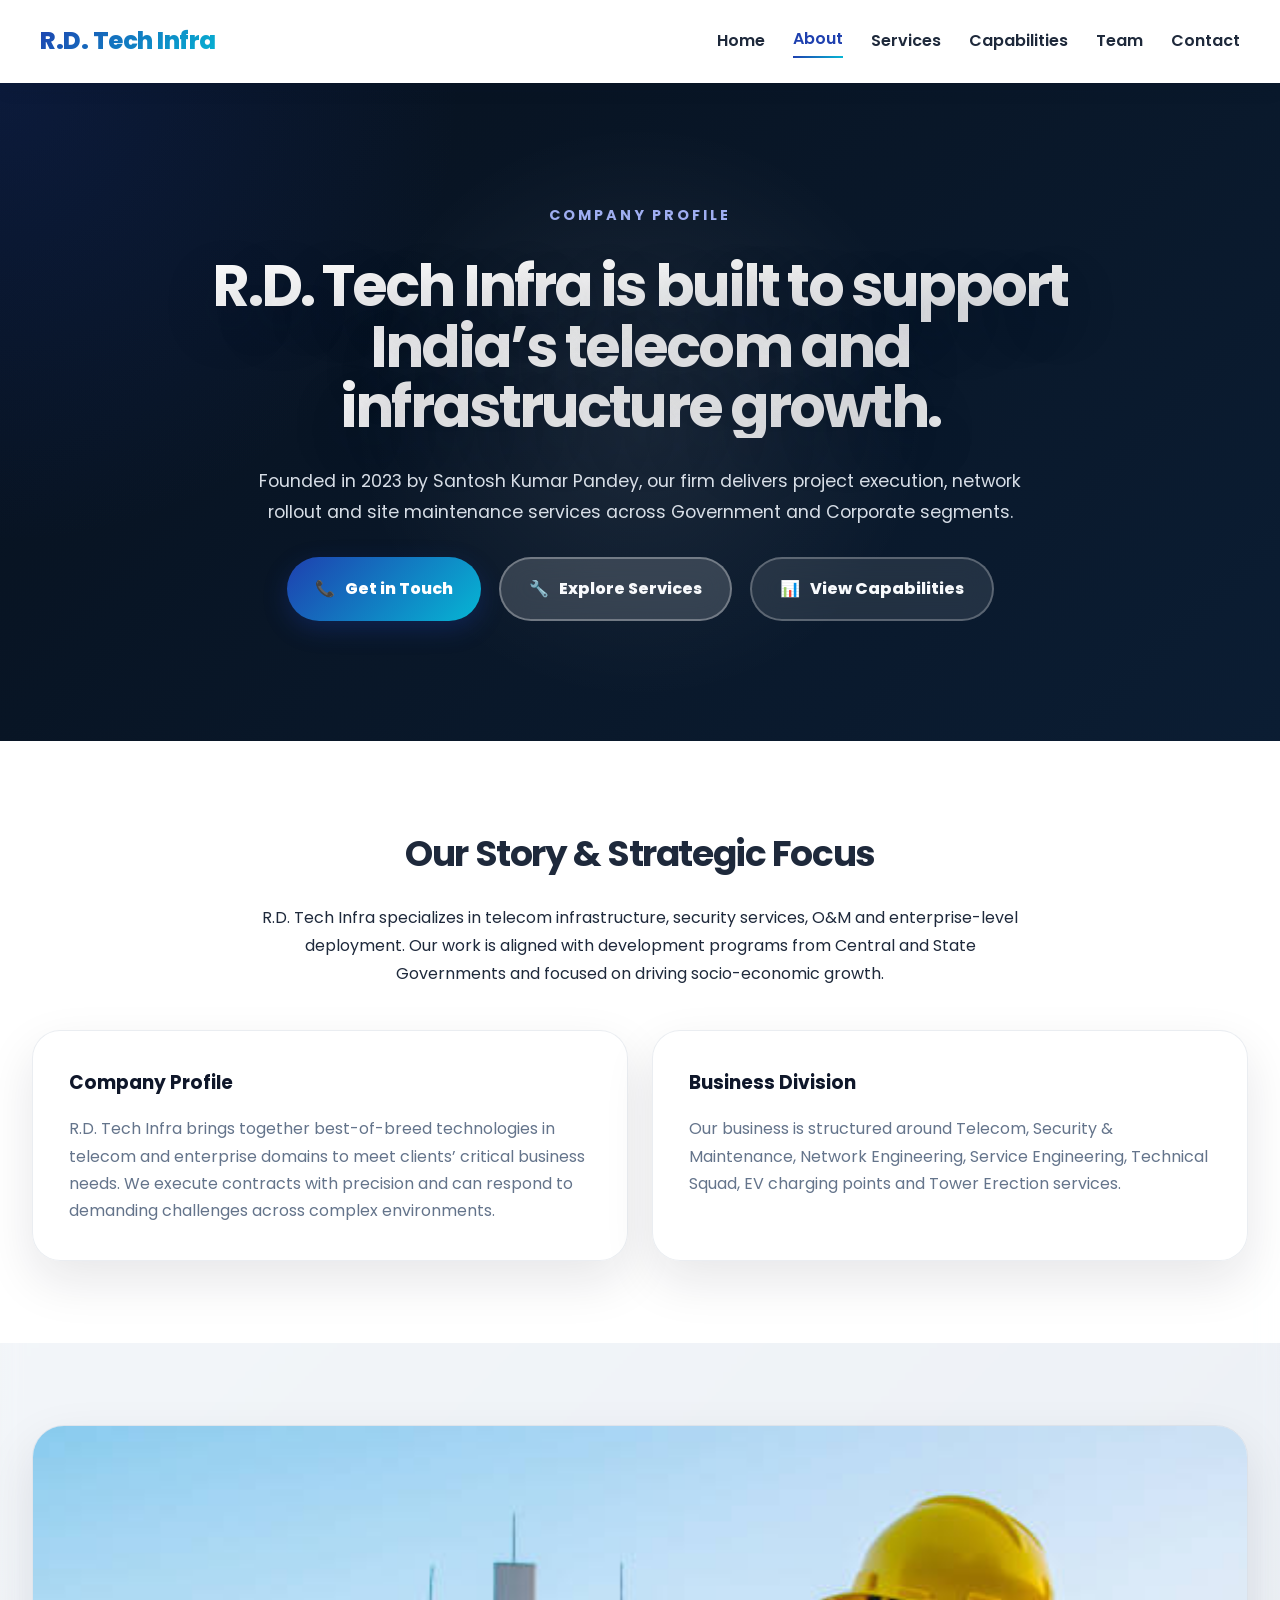
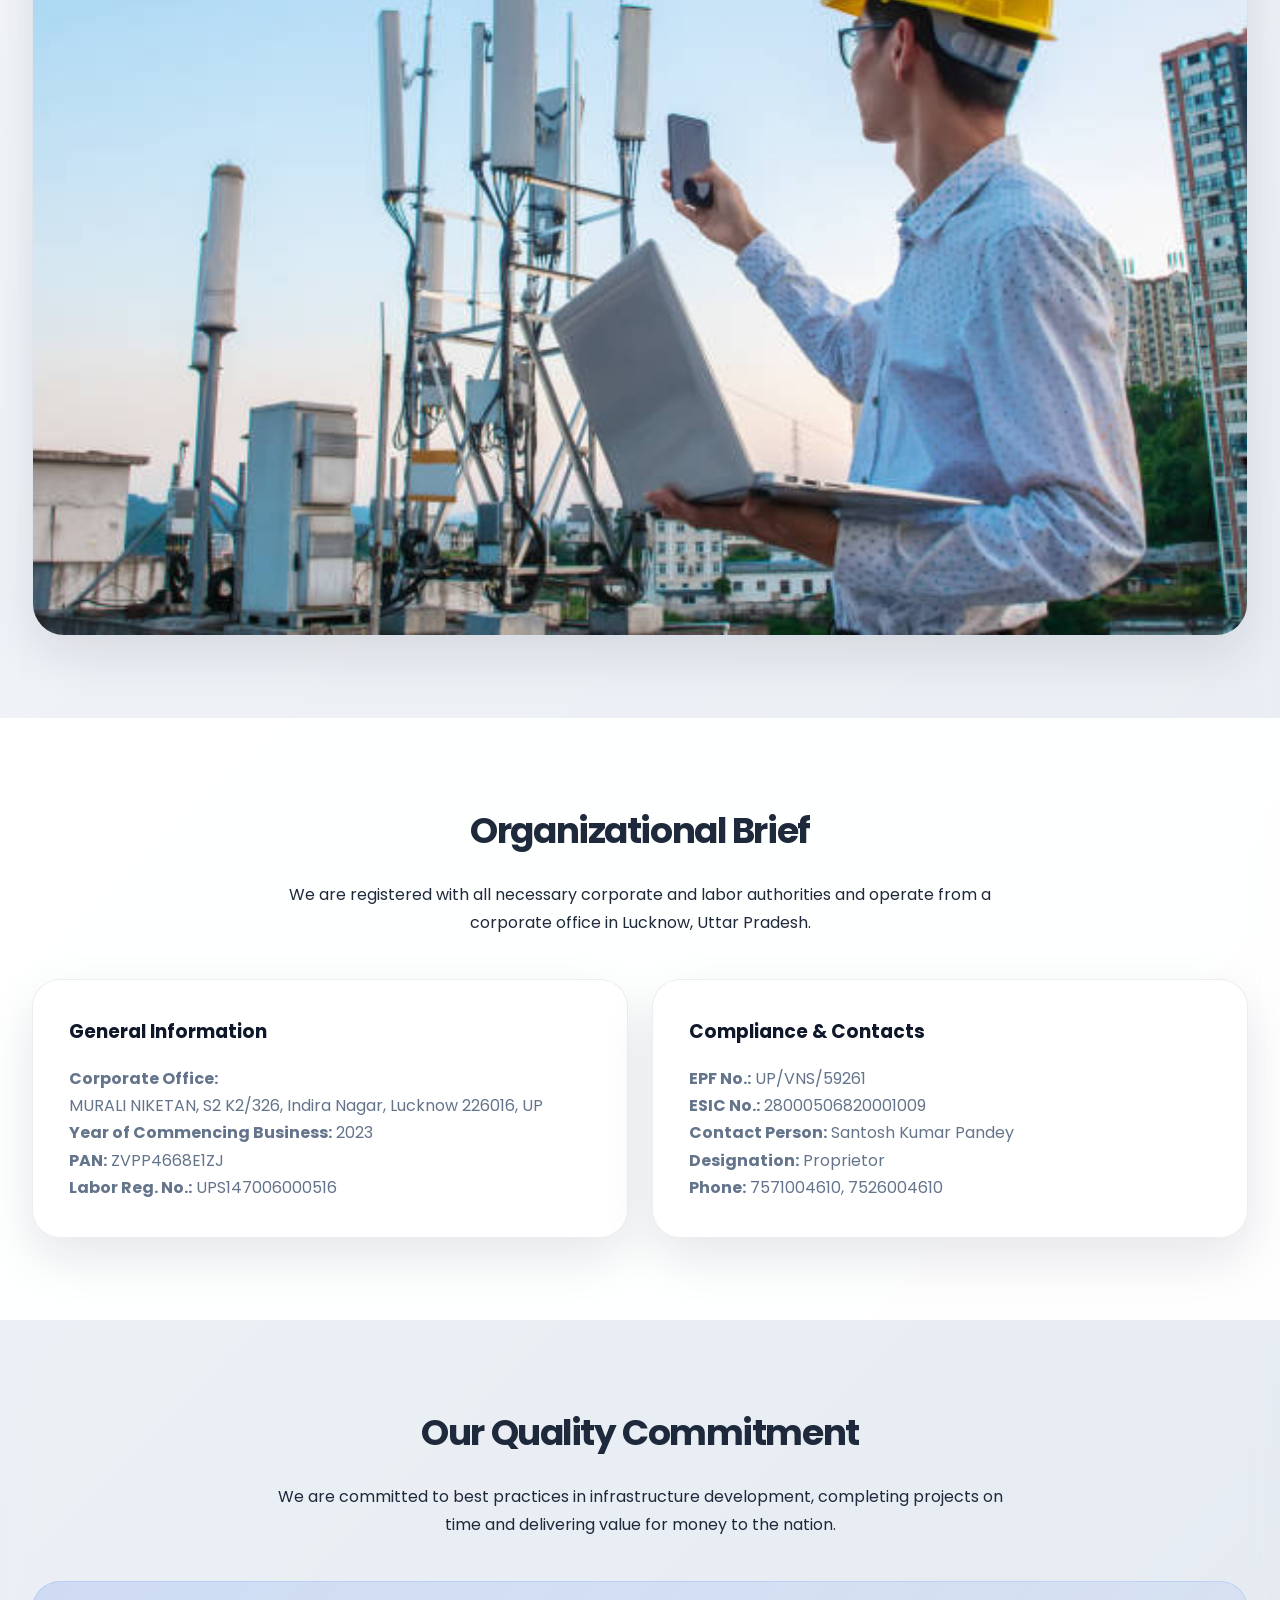
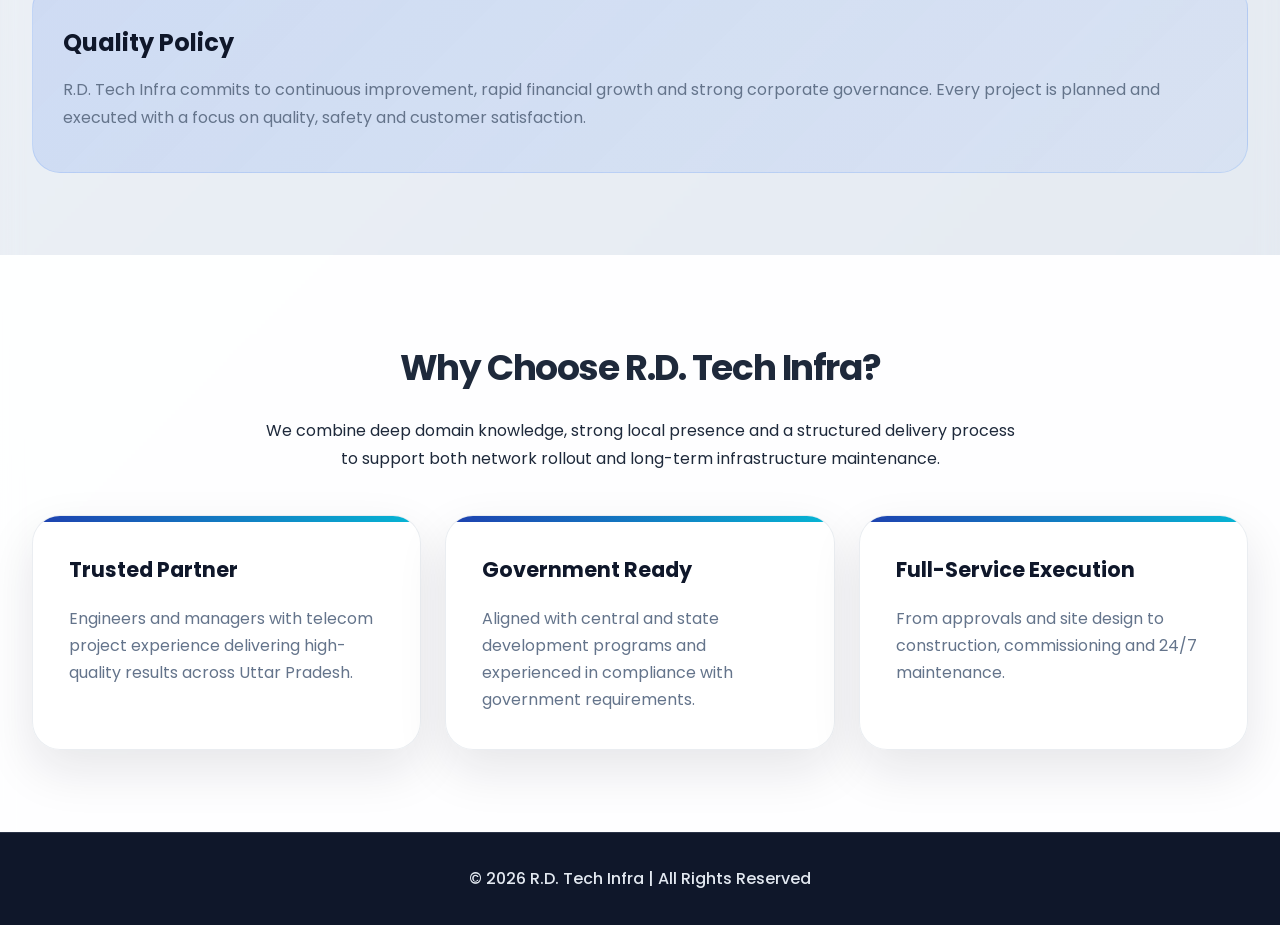
==== about.html @ de37ec7a "Initial company website" ====
<!DOCTYPE html>
<html lang="en">
<head>
<meta charset="UTF-8">
<meta name="viewport" content="width=device-width, initial-scale=1.0">
<title>About | R.D. Tech Infra</title>
<link rel="stylesheet" href="styles.css">
</head>
<body>
<header>
    <div class="navbar">
        <div class="logo">R.D. Tech Infra</div>
        <nav class="nav-links">
            <a href="index.html">Home</a>
            <a href="about.html" class="active">About</a>
            <a href="services.html">Services</a>
            <a href="capabilities.html">Capabilities</a>
            <a href="team.html">Team</a>
            <a href="contact.html">Contact</a>
        </nav>
    </div>
</header>
<section class="page-hero">
    <div class="page-hero-inner">
        <small>Company Profile</small>
        <h1>R.D. Tech Infra is built to support India’s telecom and infrastructure growth.</h1>
        <p>Founded in 2023 by Santosh Kumar Pandey, our firm delivers project execution, network rollout and site maintenance services across Government and Corporate segments.</p>
        <div class="hero-actions">
            <a href="contact.html" class="btn-primary">
                <span>📞</span> Get in Touch
            </a>
            <a href="services.html" class="btn-secondary">
                <span>🔧</span> Explore Services
            </a>
            <a href="capabilities.html" class="btn-ghost">
                <span>📊</span> View Capabilities
            </a>
        </div>
    </div>
</section>

<section class="section">
    <div class="section-title">
        <h2>Our Story & Strategic Focus</h2>
        <p>R.D. Tech Infra specializes in telecom infrastructure, security services, O&M and enterprise-level deployment. Our work is aligned with development programs from Central and State Governments and focused on driving socio-economic growth.</p>
    </div>
    <div class="grid-2">
        <div class="card">
            <h3>Company Profile</h3>
            <p>R.D. Tech Infra brings together best-of-breed technologies in telecom and enterprise domains to meet clients’ critical business needs. We execute contracts with precision and can respond to demanding challenges across complex environments.</p>
        </div>
        <div class="card">
            <h3>Business Division</h3>
            <p>Our business is structured around Telecom, Security & Maintenance, Network Engineering, Service Engineering, Technical Squad, EV charging points and Tower Erection services.</p>
        </div>
    </div>
</section>

<section class="section">
    <div class="page-banner">
        <img src="images/image4.jpg" alt="Professional team working on infrastructure project planning">
    </div>
</section>

<section class="section">
    <div class="section-title">
        <h2>Organizational Brief</h2>
        <p>We are registered with all necessary corporate and labor authorities and operate from a corporate office in Lucknow, Uttar Pradesh.</p>
    </div>
    <div class="grid-2">
        <div class="content-card">
            <h3>General Information</h3>
            <p><strong>Corporate Office:</strong><br>MURALI NIKETAN, S2 K2/326, Indira Nagar, Lucknow 226016, UP</p>
            <p><strong>Year of Commencing Business:</strong> 2023</p>
            <p><strong>PAN:</strong> ZVPP4668E1ZJ</p>
            <p><strong>Labor Reg. No.:</strong> UPS147006000516</p>
        </div>
        <div class="content-card">
            <h3>Compliance & Contacts</h3>
            <p><strong>EPF No.:</strong> UP/VNS/59261</p>
            <p><strong>ESIC No.:</strong> 28000506820001009</p>
            <p><strong>Contact Person:</strong> Santosh Kumar Pandey</p>
            <p><strong>Designation:</strong> Proprietor</p>
            <p><strong>Phone:</strong> 7571004610, 7526004610</p>
        </div>
    </div>
</section>

<section class="section">
    <div class="section-title">
        <h2>Our Quality Commitment</h2>
        <p>We are committed to best practices in infrastructure development, completing projects on time and delivering value for money to the nation.</p>
    </div>
    <div class="bottom-banner">
        <h3>Quality Policy</h3>
        <p>R.D. Tech Infra commits to continuous improvement, rapid financial growth and strong corporate governance. Every project is planned and executed with a focus on quality, safety and customer satisfaction.</p>
    </div>
</section>

<section class="section">
    <div class="section-title">
        <h2>Why Choose R.D. Tech Infra?</h2>
        <p>We combine deep domain knowledge, strong local presence and a structured delivery process to support both network rollout and long-term infrastructure maintenance.</p>
    </div>
    <div class="grid-3">
        <div class="feature-card"><h3>Trusted Partner</h3><p>Engineers and managers with telecom project experience delivering high-quality results across Uttar Pradesh.</p></div>
        <div class="feature-card"><h3>Government Ready</h3><p>Aligned with central and state development programs and experienced in compliance with government requirements.</p></div>
        <div class="feature-card"><h3>Full-Service Execution</h3><p>From approvals and site design to construction, commissioning and 24/7 maintenance.</p></div>
    </div>
</section>

<footer>
    <p>© 2026 R.D. Tech Infra | All Rights Reserved</p>
</footer>

<button class="back-to-top" onclick="window.scrollTo({top: 0, behavior: 'smooth'})">↑</button>

<script>
window.addEventListener('scroll', function() {
    const backToTop = document.querySelector('.back-to-top');
    if (window.pageYOffset > 300) {
        backToTop.classList.add('show');
    } else {
        backToTop.classList.remove('show');
    }
});
</script>
</body>
</html>
---- styles.css ----
@import url('https://fonts.googleapis.com/css2?family=Poppins:wght@300;500;700&display=swap');

/* Shared site styles for R.D. Tech Infra */
* {
    margin: 0;
    padding: 0;
    box-sizing: border-box;
    font-family: 'Poppins', sans-serif;
}

:root {
    color-scheme: light;
    --bg: linear-gradient(135deg, #f8fafc 0%, #e2e8f0 100%);
    --surface: rgba(255, 255, 255, 0.95);
    --surface-strong: #0f172a;
    --text: #1e293b;
    --muted: #64748b;
    --primary: #1e40af;
    --primary-soft: rgba(30, 64, 175, 0.12);
    --secondary: #06b6d4;
    --accent: #f59e0b;
    --border: rgba(148, 163, 184, 0.2);
    --shadow: 0 20px 50px rgba(15, 23, 42, 0.1);
    --shadow-hover: 0 30px 70px rgba(15, 23, 42, 0.15);
    --glass: rgba(255, 255, 255, 0.1);
    --glass-border: rgba(255, 255, 255, 0.2);
}

body {
    background: var(--bg);
    color: var(--text);
    line-height: 1.75;
    overflow-x: hidden;
    backdrop-filter: blur(10px);
}

img {
    max-width: 100%;
    display: block;
}

a {
    color: inherit;
    text-decoration: none;
    transition: color 0.2s ease;
}

button,
input,
textarea {
    font: inherit;
}

header {
    position: sticky;
    top: 0;
    z-index: 999;
    background: rgba(255, 255, 255, 0.95);
    backdrop-filter: blur(20px);
    border-bottom: 1px solid var(--glass-border);
    box-shadow: 0 4px 20px rgba(15, 23, 42, 0.08);
    transition: all 0.3s ease;
}

.navbar {
    max-width: 1280px;
    margin: 0 auto;
    padding: 20px 40px;
    display: flex;
    align-items: center;
    justify-content: space-between;
    gap: 20px;
}

.logo {
    font-size: 1.5rem;
    font-weight: 800;
    letter-spacing: -0.02em;
    color: var(--surface-strong);
    background: linear-gradient(135deg, var(--primary), var(--secondary));
    -webkit-background-clip: text;
    -webkit-text-fill-color: transparent;
    background-clip: text;
}

.nav-links {
    display: flex;
    gap: 28px;
    flex-wrap: wrap;
}

.nav-links a {
    font-size: 1rem;
    color: var(--text);
    font-weight: 600;
    transition: all 0.3s ease;
    position: relative;
}

.nav-links a::after {
    content: '';
    position: absolute;
    bottom: -5px;
    left: 0;
    width: 0;
    height: 2px;
    background: linear-gradient(90deg, var(--primary), var(--secondary));
    transition: width 0.3s ease;
}

.nav-links a:hover::after,
.nav-links a.active::after {
    width: 100%;
}

.nav-links a:hover,
.nav-links a.active {
    color: var(--primary);
    transform: translateY(-2px);
}

.hero,
.page-hero {
    display: grid;
    place-items: center;
    padding: 100px 40px;
    position: relative;
    overflow: hidden;
}

.hero {
    min-height: calc(100vh - 100px);
    background: radial-gradient(circle at top left, rgba(30, 64, 175, 0.15), transparent 30%),
                linear-gradient(135deg, #0f172a 0%, #1e40af 100%);
    color: #f8fafc;
}

.page-hero {
    min-height: 550px;
    padding: 120px 40px;
    background: radial-gradient(circle at top left, rgba(30, 64, 175, 0.2), transparent 32%),
                linear-gradient(135deg, #07111e 0%, #0b1d33 100%);
    color: #f8fafc;
    text-align: center;
}

.page-hero::after {
    content: '';
    position: absolute;
    inset: 0;
    background: radial-gradient(circle at center, rgba(255,255,255,0.08), transparent 40%);
    pointer-events: none;
}

.hero-inner,
.page-hero-inner {
    position: relative;
    max-width: 980px;
    width: 100%;
    display: grid;
    gap: 28px;
}

.page-hero-inner {
    max-width: 900px;
    margin: 0 auto;
}

.page-hero .eyebrow,
.page-hero small {
    text-transform: uppercase;
    letter-spacing: 0.2em;
    color: rgba(165, 180, 252, 0.95);
    font-size: 0.9rem;
    font-weight: 700;
}

.page-hero h1 {
    font-size: clamp(2.8rem, 4.5vw, 4.8rem);
    line-height: 1.05;
    letter-spacing: -0.05em;
    text-shadow: 0 20px 50px rgba(15, 23, 42, 0.3);
    background: linear-gradient(135deg, #ffffff 0%, rgba(255,255,255,0.9) 100%);
    -webkit-background-clip: text;
    -webkit-text-fill-color: transparent;
    background-clip: text;
}

.page-hero p {
    color: rgba(226, 232, 240, 0.95);
    font-size: 1.1rem;
    line-height: 1.8;
    max-width: 780px;
    margin: 0 auto;
}

.badges {
    justify-content: center;
    gap: 16px;
    margin-top: 28px;
}

.badge {
    display: inline-flex;
    align-items: center;
    justify-content: center;
    padding: 12px 20px;
    border-radius: 999px;
    background: rgba(255, 255, 255, 0.1);
    border: 1px solid rgba(255, 255, 255, 0.18);
    color: #f8fafc;
    font-size: 0.95rem;
    font-weight: 600;
    backdrop-filter: blur(10px);
    box-shadow: 0 10px 30px rgba(0, 0, 0, 0.10);
}

.hero-buttons,
.hero-actions {
    display: flex;
    justify-content: center;
    flex-wrap: wrap;
    gap: 18px;
}

.btn-primary,
.btn-secondary,
.btn-ghost {
    display: inline-flex;
    align-items: center;
    justify-content: center;
    gap: 10px;
    padding: 16px 28px;
    border-radius: 999px;
    font-weight: 700;
    font-size: 1rem;
    transition: all 0.3s ease;
    position: relative;
    overflow: hidden;
    z-index: 1;
}

.btn-primary {
    background: linear-gradient(135deg, var(--primary), var(--secondary));
    color: #ffffff;
    border: none;
    box-shadow: 0 8px 25px rgba(30, 64, 175, 0.3);
    font-weight: 800;
}

.btn-primary::before {
    content: '';
    position: absolute;
    inset: 0;
    background: linear-gradient(135deg, var(--secondary), var(--primary));
    opacity: 0;
    transition: opacity 0.3s ease;
    z-index: -1;
}

.btn-primary:hover::before {
    opacity: 1;
}

.btn-primary:hover {
    transform: translateY(-3px);
    box-shadow: 0 12px 35px rgba(30, 64, 175, 0.4);
    color: #ffffff;
}

.btn-secondary {
    background: rgba(255, 255, 255, 0.92);
    color: var(--primary);
    border: 2px solid var(--primary);
    backdrop-filter: blur(10px);
    font-weight: 800;
}

.btn-secondary:hover {
    transform: translateY(-3px);
    background: var(--primary);
    color: #ffffff;
    box-shadow: 0 12px 35px rgba(30, 64, 175, 0.3);
}

.btn-ghost {
    background: transparent;
    color: var(--surface-strong);
    border: 2px solid rgba(15, 23, 42, 0.3);
    font-weight: 800;
}

.btn-ghost:hover {
    transform: translateY(-3px);
    background: var(--surface-strong);
    color: #ffffff;
    border-color: var(--surface-strong);
    box-shadow: 0 12px 35px rgba(15, 23, 42, 0.2);
}

.page-hero .btn-secondary {
    background: rgba(255, 255, 255, 0.16);
    color: #f8fafc;
    border: 2px solid rgba(255, 255, 255, 0.3);
    backdrop-filter: blur(15px);
    font-weight: 800;
}

.page-hero .btn-secondary:hover {
    background: rgba(255, 255, 255, 0.28);
    color: #f8fafc;
    box-shadow: 0 20px 50px rgba(15, 23, 42, 0.3);
}

.page-hero .btn-ghost {
    background: rgba(255, 255, 255, 0.1);
    color: #f8fafc;
    border: 2px solid rgba(255, 255, 255, 0.25);
    backdrop-filter: blur(15px);
    font-weight: 800;
}

.page-hero .btn-ghost:hover {
    background: rgba(255, 255, 255, 0.22);
    color: #f8fafc;
    box-shadow: 0 20px 50px rgba(15, 23, 42, 0.3);
}

.section {
    padding: 82px 32px;
    animation: fadeInUp 0.8s ease-out;
}

.section:nth-of-type(even) {
    background: var(--surface);
}

.section-title {
    text-align: center;
    max-width: 760px;
    margin: 0 auto 42px;
}

.section-title h2 {
    font-size: clamp(2rem, 2.8vw, 3rem);
    letter-spacing: -0.04em;
    margin-bottom: 18px;
}

.grid-3,
.grid-4,
.grid-2,
.grid-1 {
    display: grid;
    gap: 24px;
}

.grid-3 {
    grid-template-columns: repeat(auto-fit, minmax(260px, 1fr));
}

.grid-4 {
    grid-template-columns: repeat(auto-fit, minmax(220px, 1fr));
}

.grid-2 {
    grid-template-columns: repeat(auto-fit, minmax(300px, 1fr));
}

.grid-1 {
    grid-template-columns: 1fr;
}

.card,
.feature-card,
.contact-item,
.content-card {
    background: var(--surface);
    border-radius: 28px;
    padding: 36px;
    box-shadow: var(--shadow);
    border: 1px solid var(--border);
    transition: transform 0.3s ease, box-shadow 0.3s ease;
    position: relative;
    overflow: hidden;
}

.card:hover,
.contact-item:hover,
.content-card:hover {
    transform: translateY(-6px);
    box-shadow: var(--shadow-hover);
}

.feature-card {
    position: relative;
    overflow: hidden;
    opacity: 0;
    min-height: 240px;
    background: var(--surface);
    border-radius: 28px;
    border: 1px solid var(--border);
    box-shadow: var(--shadow);
    padding: 36px;
    transition: transform 0.3s ease, box-shadow 0.3s ease;
    transform: translateY(20px);
    animation: fadeInUp 0.8s ease forwards;
}

.feature-card:hover {
    transform: translateY(-10px);
    box-shadow: var(--shadow-hover);
}

.feature-card::before {
    content: '';
    position: absolute;
    top: 0;
    left: 0;
    width: 100%;
    height: 6px;
    background: linear-gradient(90deg, var(--primary), var(--secondary));
    border-top-left-radius: 28px;
    border-top-right-radius: 28px;
}

.feature-card h3 {
    margin-bottom: 18px;
    color: var(--surface-strong);
    position: relative;
    z-index: 1;
    font-size: 1.3rem;
    font-weight: 700;
}

.feature-card p {
    color: var(--muted);
    line-height: 1.8;
    position: relative;
    z-index: 1;
    font-size: 1rem;
}

.feature-card:nth-child(1) { animation-delay: 0.1s; }
.feature-card:nth-child(2) { animation-delay: 0.2s; }
.feature-card:nth-child(3) { animation-delay: 0.3s; }
.feature-card:nth-child(4) { animation-delay: 0.4s; }
.feature-card:nth-child(5) { animation-delay: 0.5s; }
.feature-card:nth-child(6) { animation-delay: 0.6s; }

.badges {
    display: flex;
    justify-content: center;
    flex-wrap: wrap;
    gap: 16px;
    margin-top: 28px;
}

.badge {
    display: inline-flex;
    align-items: center;
    justify-content: center;
    padding: 12px 20px;
    border-radius: 999px;
    background: rgba(255, 255, 255, 0.1);
    border: 1px solid rgba(255, 255, 255, 0.18);
    color: #f8fafc;
    font-size: 0.95rem;
    font-weight: 600;
    backdrop-filter: blur(10px);
    box-shadow: 0 10px 30px rgba(0, 0, 0, 0.10);
}

.stats {
    display: grid;
    grid-template-columns: repeat(auto-fit, minmax(250px, 1fr));
    gap: 32px;
    max-width: 1000px;
    margin: 0 auto;
    padding: 0 20px;
}

.stat {
    background: var(--surface);
    border-radius: 28px;
    padding: 40px 32px;
    text-align: center;
    box-shadow: var(--shadow);
    border: 1px solid var(--border);
    transition: transform 0.3s ease, box-shadow 0.3s ease;
    position: relative;
    overflow: hidden;
}

.stat::before {
    content: '';
    position: absolute;
    top: 0;
    left: 0;
    width: 100%;
    height: 4px;
    background: linear-gradient(90deg, var(--primary), var(--secondary));
}

.stat:hover {
    transform: translateY(-8px);
    box-shadow: var(--shadow-hover);
}

.stat h3 {
    font-size: 3.5rem;
    font-weight: 800;
    color: var(--primary);
    margin-bottom: 12px;
    line-height: 1;
}

.stat p {
    font-size: 1.1rem;
    color: var(--muted);
    font-weight: 600;
    text-transform: uppercase;
    letter-spacing: 0.05em;
}


.card h3,
.feature-card h3,
.content-card h3,
.contact-item h4 {
    margin-bottom: 16px;
    color: var(--surface-strong);
}

.card p,
.feature-card p,
.content-card p,
.contact-item p {
    color: var(--muted);
    line-height: 1.7;
}

.contact-item a {
    word-break: break-all;
    color: var(--primary);
}

.card-list {
    list-style: none;
    display: grid;
    gap: 14px;
}

.card-list li {
    padding: 18px 20px;
    border-radius: 18px;
    background: #f8fafc;
    border: 1px solid rgba(148, 163, 184, 0.12);
    color: var(--text);
}

.card-list li span {
    font-weight: 600;
    display: block;
    margin-bottom: 8px;
}

.page-banner {
    border-radius: 32px;
    overflow: hidden;
    box-shadow: var(--shadow);
    border: 1px solid var(--border);
}

.page-banner img {
    width: 100%;
    height: auto;
    display: block;
    transition: transform 0.3s ease;
}

.page-banner:hover img {
    transform: scale(1.02);
}

.content-block {
    display: grid;
    gap: 24px;
}

.content-block .info-grid {
    display: grid;
    gap: 20px;
    grid-template-columns: repeat(auto-fit, minmax(240px, 1fr));
}

.team {
    display: grid;
    grid-template-columns: repeat(auto-fit, minmax(220px, 1fr));
    gap: 20px;
}

.team-card,
.contact-item,
.content-card,
.card,
.feature-card {
    min-height: 100px;
}

.team-card {
    background: var(--surface);
    padding: 26px;
    border-radius: 24px;
    border: 1px solid var(--border);
    box-shadow: var(--shadow);
    transition: transform 0.3s ease, box-shadow 0.3s ease;
}

.team-card:hover {
    transform: translateY(-4px);
    box-shadow: var(--shadow-hover);
}

.team-card h4 {
    margin-bottom: 12px;
    color: var(--surface-strong);
}

.contact-grid {
    display: grid;
    gap: 24px;
    grid-template-columns: repeat(auto-fit, minmax(240px, 1fr));
}

.highlight-row {
    display: grid;
    grid-template-columns: repeat(auto-fit, minmax(180px, 1fr));
    gap: 18px;
    margin-top: 28px;
}

.highlight {
    background: var(--surface);
    border-radius: 22px;
    padding: 24px;
    border: 1px solid rgba(37, 99, 235, 0.12);
    box-shadow: 0 16px 40px rgba(15, 23, 42, 0.06);
    text-align: center;
}

.highlight h3 {
    font-size: 2.2rem;
    margin-bottom: 8px;
    color: var(--primary);
}

.highlight span {
    display: block;
    color: var(--muted);
    font-weight: 600;
}

.bottom-banner {
    margin-top: 42px;
    padding: 40px 30px;
    border-radius: 28px;
    background: linear-gradient(135deg, rgba(37, 99, 235, 0.14), rgba(59, 130, 246, 0.08));
    border: 1px solid rgba(59, 130, 246, 0.16);
}

.bottom-banner h3 {
    font-size: 1.5rem;
    margin-bottom: 12px;
    color: var(--surface-strong);
}

.bottom-banner p {
    color: var(--muted);
}

@keyframes fadeInUp {
    from {
        opacity: 0;
        transform: translateY(22px);
    }
    to {
        opacity: 1;
        transform: translateY(0);
    }
}

.contact-card {
    max-width: 940px;
    margin: 0 auto;
    display: grid;
    gap: 28px;
}

.contact-form {
    display: grid;
    gap: 24px;
}

.form-grid {
    display: grid;
    grid-template-columns: repeat(auto-fit, minmax(240px, 1fr));
    gap: 20px;
}

.form-actions {
    display: flex;
    justify-content: flex-start;
    margin-top: 12px;
}

.form-group {
    display: flex;
    flex-direction: column;
    gap: 8px;
}

.form-group label {
    font-weight: 600;
    color: var(--surface-strong);
}

.form-group input,
.form-group textarea {
    padding: 14px 16px;
    border: 1px solid var(--border);
    border-radius: 12px;
    background: var(--surface);
    color: var(--text);
    transition: border-color 0.2s ease, box-shadow 0.2s ease;
}

.form-group input:focus,
.form-group textarea:focus {
    outline: none;
    border-color: var(--primary);
    box-shadow: 0 0 0 3px var(--primary-soft);
}

.back-to-top {
    position: fixed;
    bottom: 24px;
    right: 24px;
    width: 48px;
    height: 48px;
    background: var(--primary);
    color: white;
    border: none;
    border-radius: 50%;
    cursor: pointer;
    opacity: 0;
    visibility: hidden;
    transition: opacity 0.3s ease, visibility 0.3s ease, transform 0.3s ease;
    z-index: 1000;
    display: flex;
    align-items: center;
    justify-content: center;
    font-size: 1.2rem;
}

.back-to-top.show {
    opacity: 1;
    visibility: visible;
}

.back-to-top:hover {
    transform: translateY(-2px);
    box-shadow: 0 8px 24px rgba(37, 99, 235, 0.3);
}

footer {
    background: linear-gradient(135deg, var(--surface-strong), #0f172a);
    color: #e2e8f0;
    text-align: center;
    padding: 32px 20px;
    border-top: 1px solid var(--border);
}

footer p {
    max-width: 900px;
    margin: 0 auto;
    font-size: 1rem;
    font-weight: 500;
}

@media (max-width: 860px) {
    .navbar {
        padding: 20px 24px;
    }
    .hero,
    .page-hero {
        padding: 80px 24px;
    }
    .section {
        padding: 72px 24px;
    }
    .logo {
        font-size: 1.3rem;
    }
    .nav-links {
        gap: 20px;
    }
}

@media (max-width: 640px) {
    .hero h1,
    .page-hero h1 {
        font-size: 3rem;
    }
    .nav-links {
        flex-direction: column;
        align-items: flex-start;
    }
    .stats {
        grid-template-columns: 1fr;
        gap: 24px;
    }
    .btn-primary,
    .btn-secondary,
    .btn-ghost {
        padding: 14px 24px;
        font-size: 0.95rem;
    }
}
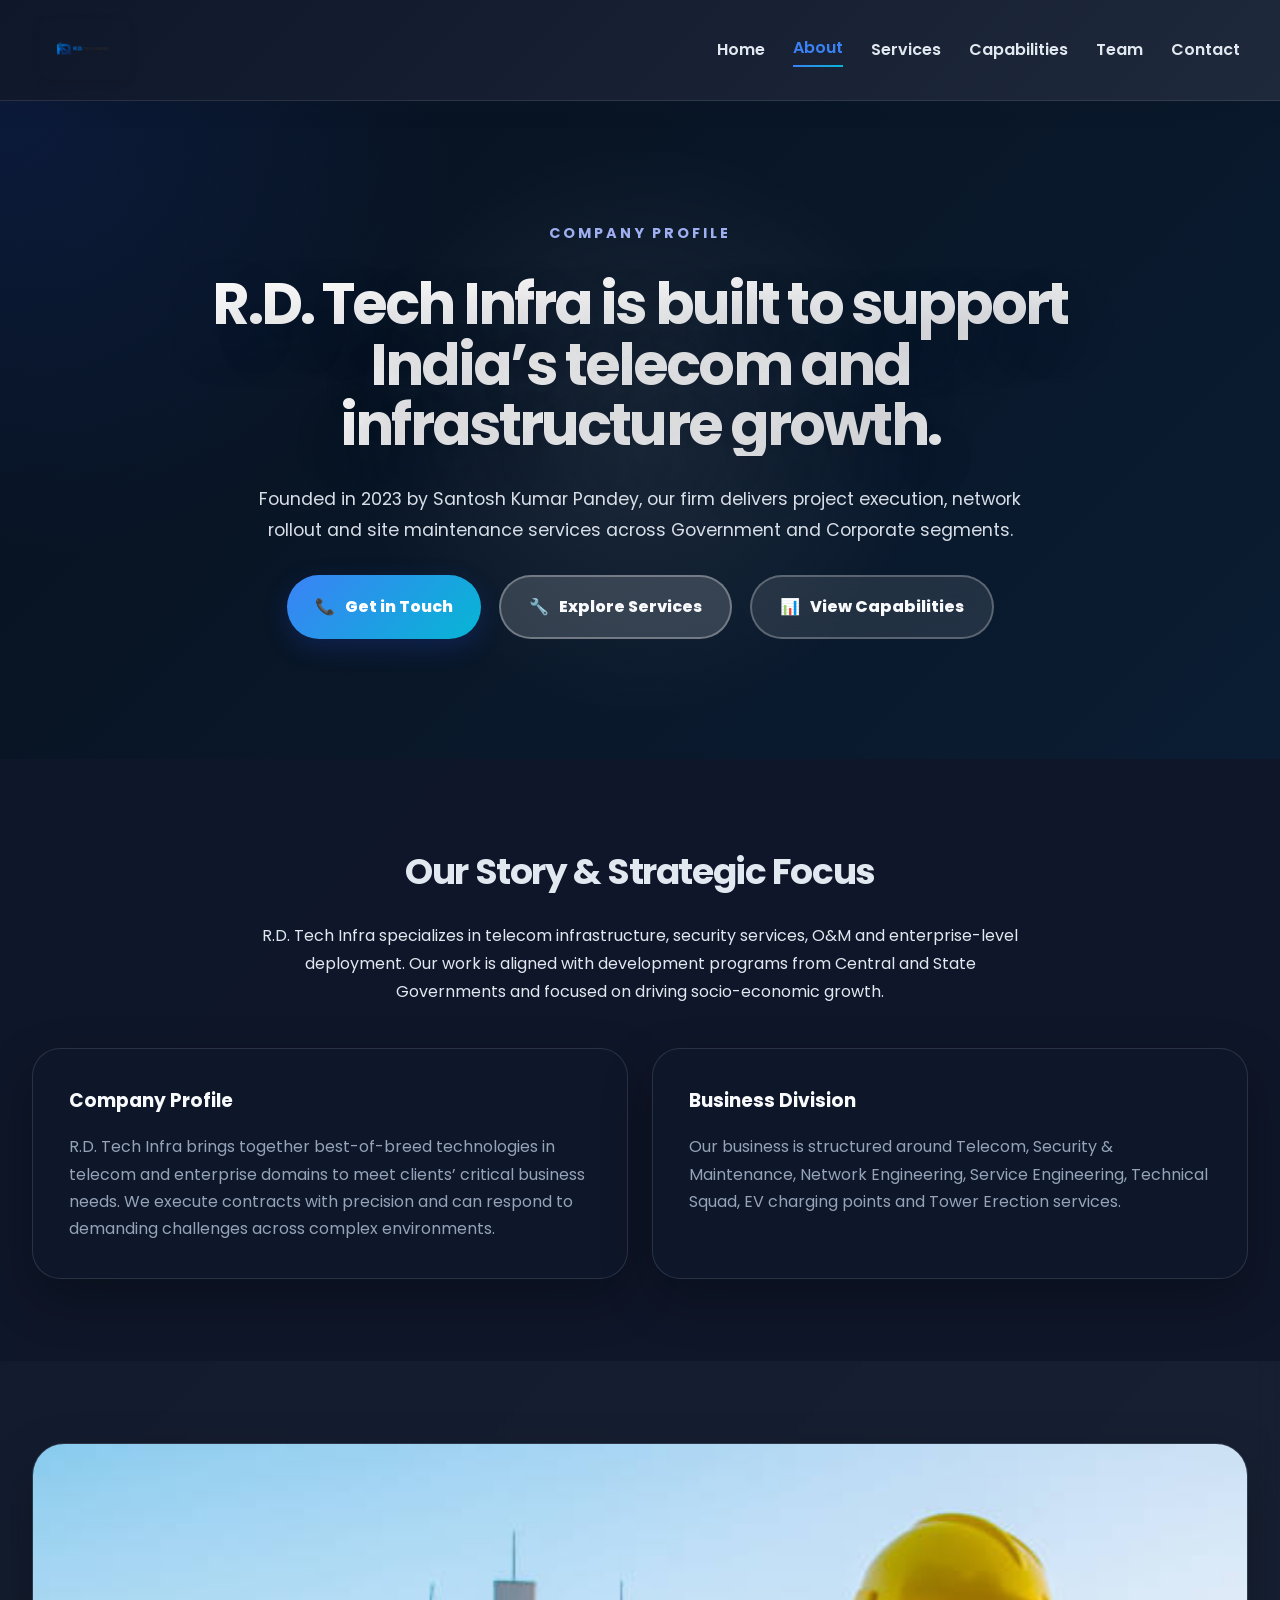
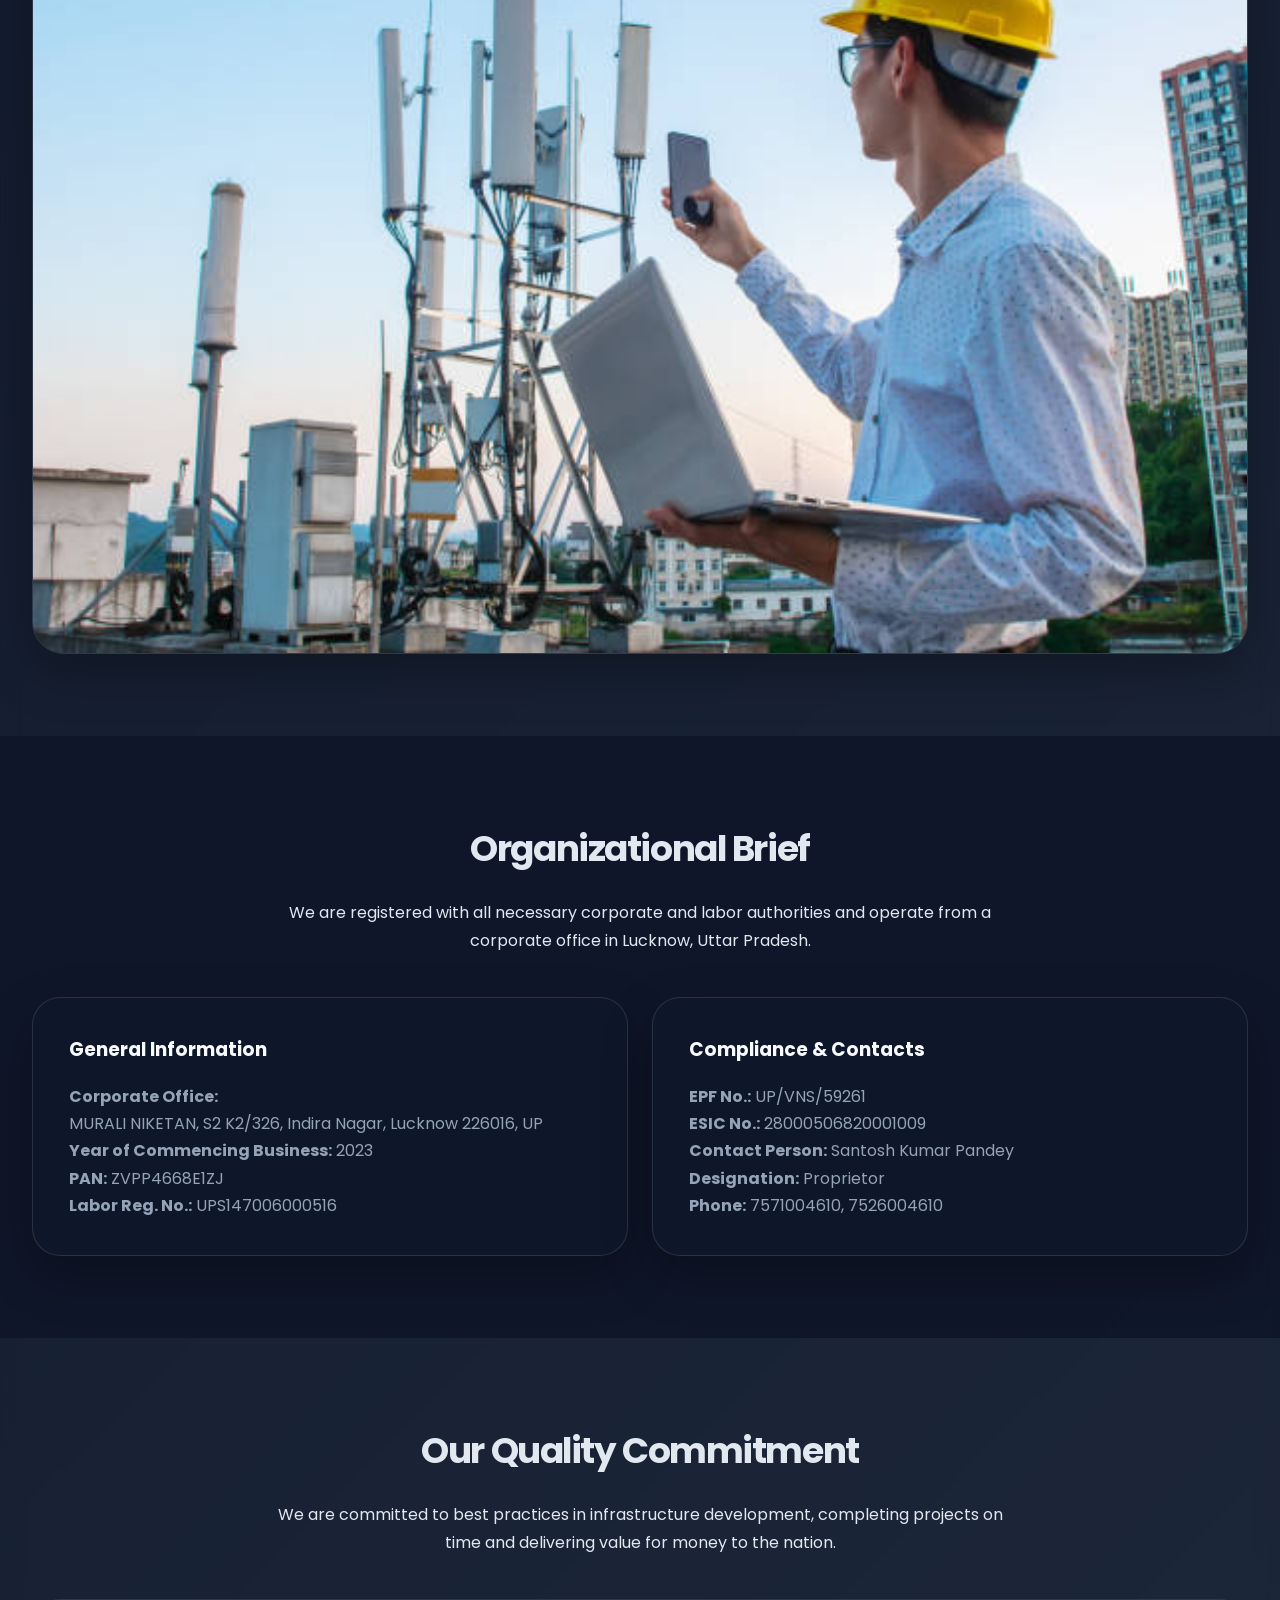
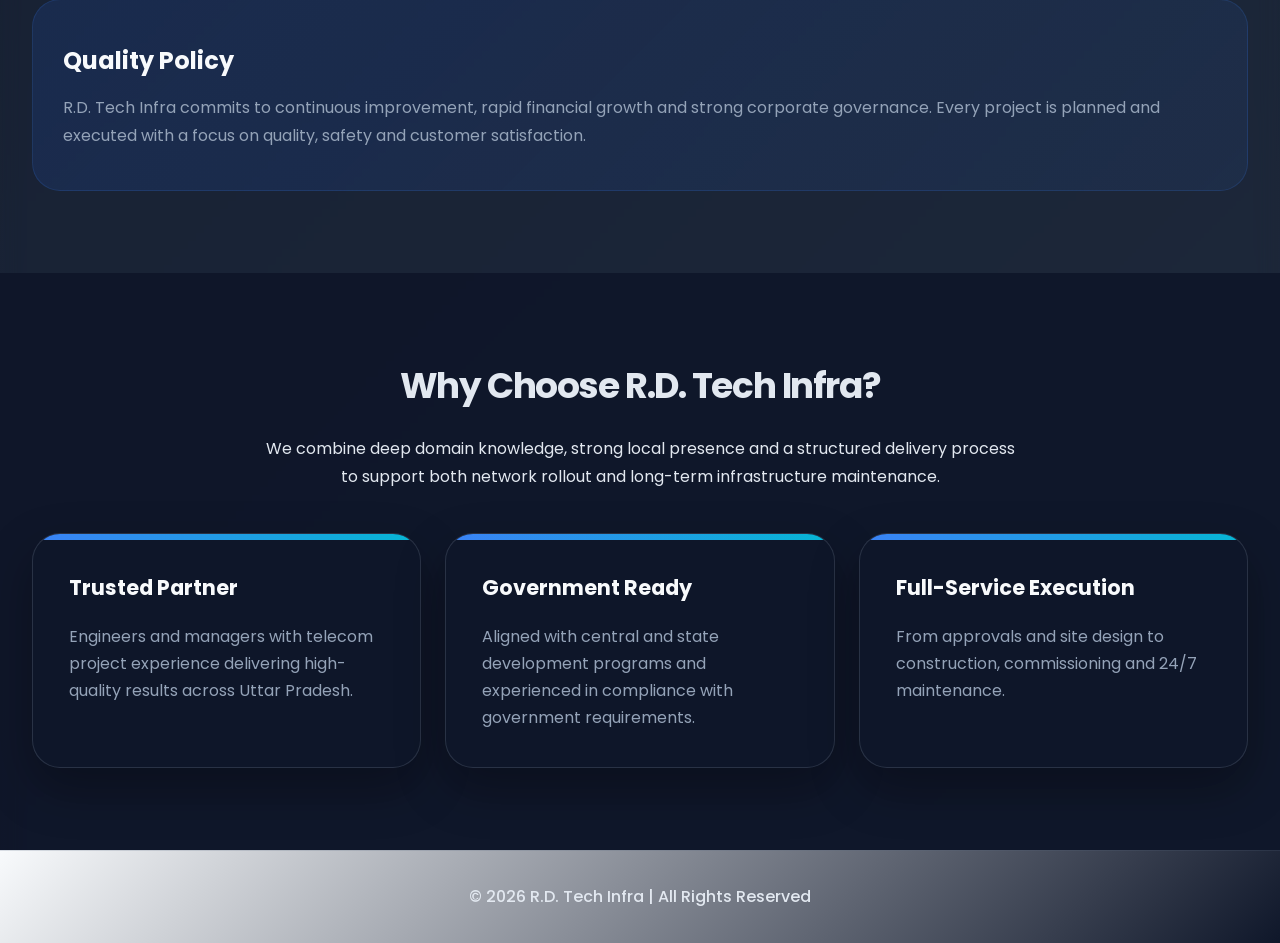
==== commit fa737090: "updated logo" ====
--- a/about.html
+++ b/about.html
@@ -9,7 +9,7 @@
 <body>
 <header>
     <div class="navbar">
-        <div class="logo">R.D. Tech Infra</div>
+        <img src="images/logo2.png" alt="R.D. Tech Infra" class="logo">
         <nav class="nav-links">
             <a href="index.html">Home</a>
             <a href="about.html" class="active">About</a>
--- a/styles.css
+++ b/styles.css
@@ -1,4 +1,27 @@
 @import url('https://fonts.googleapis.com/css2?family=Poppins:wght@300;500;700&display=swap');
+
+/* Keyframes for animations */
+@keyframes fadeInUp {
+    from {
+        opacity: 0;
+        transform: translateY(30px);
+    }
+    to {
+        opacity: 1;
+        transform: translateY(0);
+    }
+}
+
+@keyframes slideInLeft {
+    from {
+        opacity: 0;
+        transform: translateX(-30px);
+    }
+    to {
+        opacity: 1;
+        transform: translateX(0);
+    }
+}
 
 /* Shared site styles for R.D. Tech Infra */
 * {
@@ -9,21 +32,21 @@
 }
 
 :root {
-    color-scheme: light;
-    --bg: linear-gradient(135deg, #f8fafc 0%, #e2e8f0 100%);
-    --surface: rgba(255, 255, 255, 0.95);
-    --surface-strong: #0f172a;
-    --text: #1e293b;
-    --muted: #64748b;
-    --primary: #1e40af;
-    --primary-soft: rgba(30, 64, 175, 0.12);
+    color-scheme: dark;
+    --bg: linear-gradient(135deg, #0f172a 0%, #1e293b 100%);
+    --surface: rgba(15, 23, 42, 0.95);
+    --surface-strong: #f8fafc;
+    --text: #e2e8f0;
+    --muted: #94a3b8;
+    --primary: #3b82f6;
+    --primary-soft: rgba(59, 130, 246, 0.12);
     --secondary: #06b6d4;
     --accent: #f59e0b;
     --border: rgba(148, 163, 184, 0.2);
-    --shadow: 0 20px 50px rgba(15, 23, 42, 0.1);
-    --shadow-hover: 0 30px 70px rgba(15, 23, 42, 0.15);
-    --glass: rgba(255, 255, 255, 0.1);
-    --glass-border: rgba(255, 255, 255, 0.2);
+    --shadow: 0 20px 50px rgba(0, 0, 0, 0.3);
+    --shadow-hover: 0 30px 70px rgba(0, 0, 0, 0.4);
+    --glass: rgba(255, 255, 255, 0.05);
+    --glass-border: rgba(255, 255, 255, 0.1);
 }
 
 body {
@@ -55,10 +78,10 @@
     position: sticky;
     top: 0;
     z-index: 999;
-    background: rgba(255, 255, 255, 0.95);
+    background: linear-gradient(135deg, #0f172a 0%, #1e293b 100%);
     backdrop-filter: blur(20px);
-    border-bottom: 1px solid var(--glass-border);
-    box-shadow: 0 4px 20px rgba(15, 23, 42, 0.08);
+    border-bottom: 1px solid rgba(255, 255, 255, 0.1);
+    box-shadow: 0 4px 20px rgba(15, 23, 42, 0.3);
     transition: all 0.3s ease;
 }
 
@@ -73,14 +96,16 @@
 }
 
 .logo {
-    font-size: 1.5rem;
-    font-weight: 800;
-    letter-spacing: -0.02em;
-    color: var(--surface-strong);
-    background: linear-gradient(135deg, var(--primary), var(--secondary));
-    -webkit-background-clip: text;
-    -webkit-text-fill-color: transparent;
-    background-clip: text;
+    height: 60px;
+    width: auto;
+    object-fit: contain;
+    border-radius: 8px;
+    box-shadow: 0 2px 8px rgba(0,0,0,0.1);
+    transition: transform 0.3s ease;
+}
+
+.logo:hover {
+    transform: scale(1.05);
 }
 
 .nav-links {
@@ -91,7 +116,7 @@
 
 .nav-links a {
     font-size: 1rem;
-    color: var(--text);
+    color: #e2e8f0;
     font-weight: 600;
     transition: all 0.3s ease;
     position: relative;
@@ -389,7 +414,7 @@
 .contact-item:hover,
 .content-card:hover {
     transform: translateY(-6px);
-    box-shadow: var(--shadow-hover);
+    box-shadow: var(--shadow-hover), 0 0 20px rgba(59, 130, 246, 0.3);
 }
 
 .feature-card {
@@ -530,6 +555,29 @@
 .contact-item h4 {
     margin-bottom: 16px;
     color: var(--surface-strong);
+    display: flex;
+    align-items: center;
+    gap: 8px;
+}
+
+.contact-item h4 i {
+    color: var(--primary);
+    font-size: 1.2em;
+}
+
+.map-container {
+    max-width: 940px;
+    margin: 0 auto;
+    border-radius: 16px;
+    overflow: hidden;
+    box-shadow: var(--shadow);
+    border: 1px solid var(--border);
+}
+
+.map-container iframe {
+    width: 100%;
+    height: 400px;
+    border: none;
 }
 
 .card p,
@@ -695,6 +743,12 @@
     margin: 0 auto;
     display: grid;
     gap: 28px;
+    background: var(--surface);
+    padding: 40px;
+    border-radius: 16px;
+    box-shadow: var(--shadow);
+    border: 1px solid var(--border);
+    backdrop-filter: blur(20px);
 }
 
 .contact-form {
@@ -781,6 +835,21 @@
     border-top: 1px solid var(--border);
 }
 
+.footer-content {
+    display: flex;
+    align-items: center;
+    justify-content: center;
+    gap: 16px;
+    flex-wrap: wrap;
+}
+
+.footer-logo {
+    height: 40px;
+    width: auto;
+    object-fit: contain;
+    filter: brightness(0) invert(1); /* Make it white if dark background */
+}
+
 footer p {
     max-width: 900px;
     margin: 0 auto;
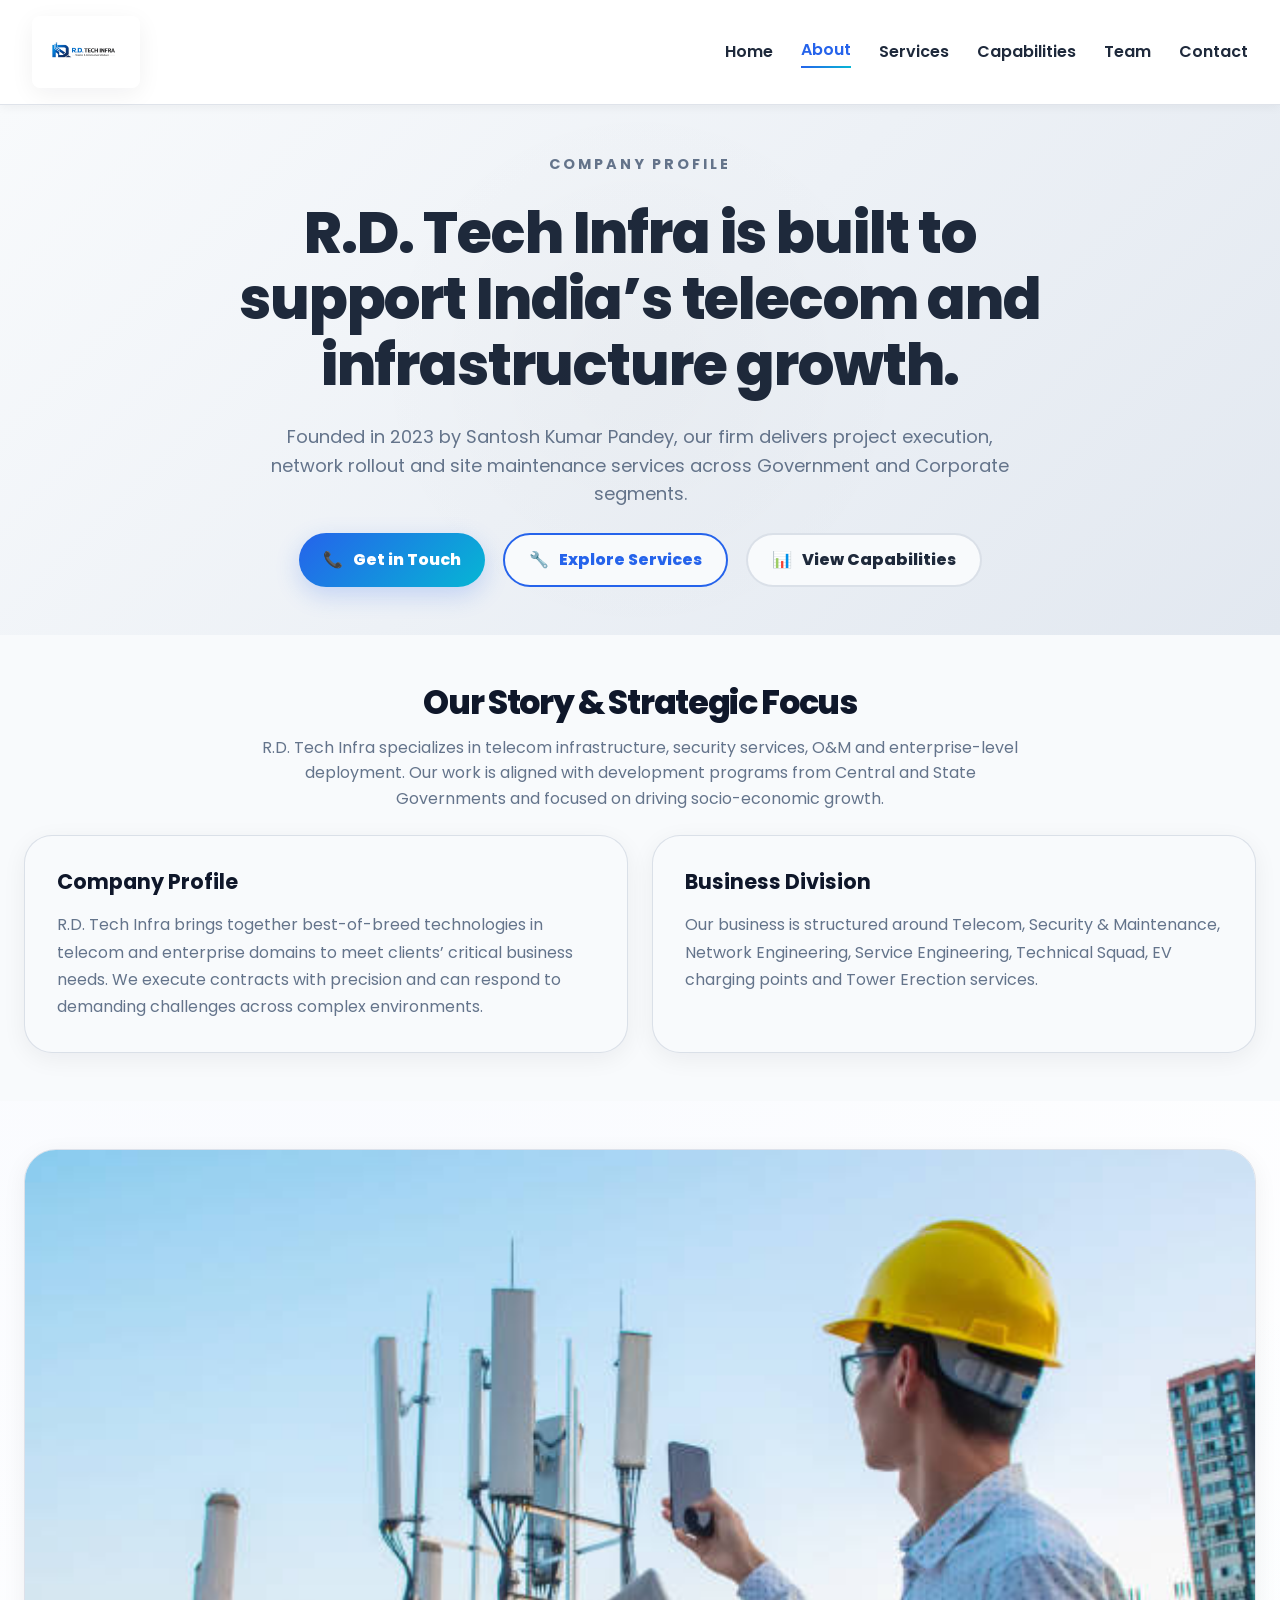
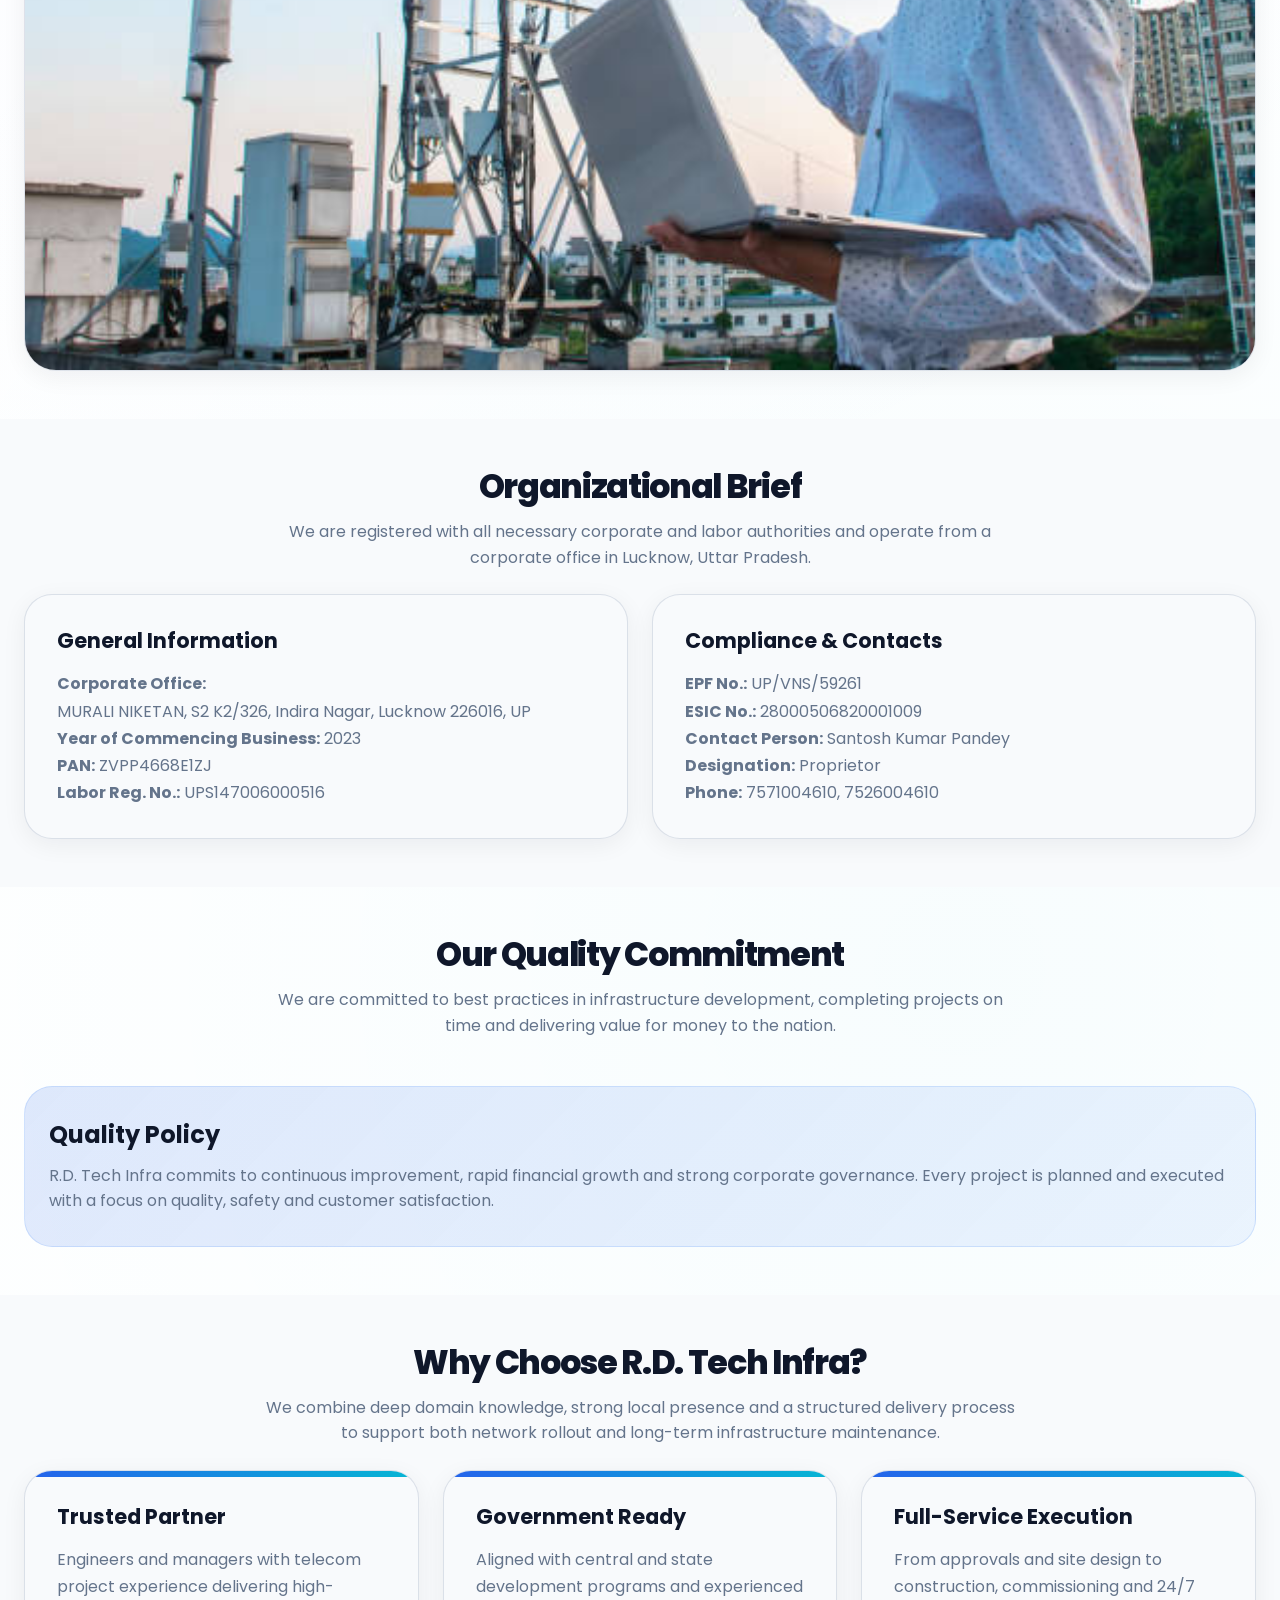
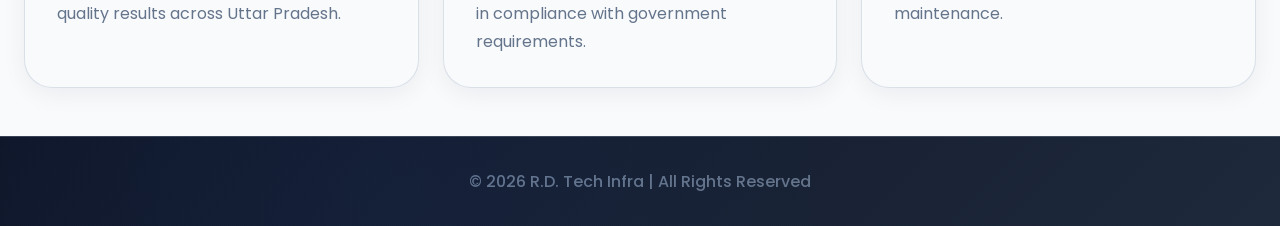
==== commit e0cda1a6: "feat: visual redesign — design tokens, typography scale, responsive layout, refined components and m" ====
--- a/about.html
+++ b/about.html
@@ -10,7 +10,8 @@
 <header>
     <div class="navbar">
         <img src="images/logo2.png" alt="R.D. Tech Infra" class="logo">
-        <nav class="nav-links">
+        <button class="nav-toggle" aria-expanded="false" aria-controls="primary-navigation">☰</button>
+        <nav id="primary-navigation" class="nav-links">
             <a href="index.html">Home</a>
             <a href="about.html" class="active">About</a>
             <a href="services.html">Services</a>
@@ -124,6 +125,17 @@
         backToTop.classList.remove('show');
     }
 });
+// Mobile nav toggle
+(function(){
+    const btn = document.querySelector('.nav-toggle');
+    const nav = document.querySelector('.nav-links');
+    if (!btn || !nav) return;
+    btn.addEventListener('click', function(){
+        const expanded = this.getAttribute('aria-expanded') === 'true';
+        this.setAttribute('aria-expanded', String(!expanded));
+        nav.classList.toggle('open');
+    });
+})();
 </script>
 </body>
 </html>
--- a/styles.css
+++ b/styles.css
@@ -21,6 +21,26 @@
         opacity: 1;
         transform: translateX(0);
     }
+}
+
+@keyframes float {
+    0%, 100% {
+        transform: translateY(0px);
+    }
+    50% {
+        transform: translateY(-20px);
+    }
+}
+
+@keyframes pop {
+    0% { opacity: 0; transform: translateY(8px) scale(.98); }
+    60% { opacity: 1; transform: translateY(-4px) scale(1.02); }
+    100% { opacity: 1; transform: translateY(0) scale(1); }
+}
+
+@keyframes shimmer {
+    0% { background-position: -150% 0; }
+    100% { background-position: 150% 0; }
 }
 
 /* Shared site styles for R.D. Tech Infra */
@@ -32,29 +52,122 @@
 }
 
 :root {
-    color-scheme: dark;
-    --bg: linear-gradient(135deg, #0f172a 0%, #1e293b 100%);
-    --surface: rgba(15, 23, 42, 0.95);
-    --surface-strong: #f8fafc;
-    --text: #e2e8f0;
-    --muted: #94a3b8;
-    --primary: #3b82f6;
-    --primary-soft: rgba(59, 130, 246, 0.12);
+    /* Color tokens */
+    color-scheme: light;
+    --bg: #ffffff;
+    --surface: #f8fafc;
+    --surface-strong: #0f172a;
+    --text: #1e293b;
+    --muted: #64748b;
+    --primary: #2563eb;
+    --primary-600: #1d4ed8;
+    --primary-soft: rgba(37, 99, 235, 0.08);
     --secondary: #06b6d4;
     --accent: #f59e0b;
-    --border: rgba(148, 163, 184, 0.2);
-    --shadow: 0 20px 50px rgba(0, 0, 0, 0.3);
-    --shadow-hover: 0 30px 70px rgba(0, 0, 0, 0.4);
-    --glass: rgba(255, 255, 255, 0.05);
-    --glass-border: rgba(255, 255, 255, 0.1);
-}
+    --border: rgba(148, 163, 184, 0.3);
+
+    /* Spacing scale (8px baseline) */
+    --space-0: 4px;
+    --space-1: 8px;
+    --space-2: 12px;
+    --space-3: 16px;
+    --space-4: 24px;
+    --space-5: 32px;
+    --space-6: 48px;
+    --space-7: 64px;
+
+    /* Typography scale */
+    --fs-base: 16px; /* root size */
+    --leading-tight: 1.15;
+    --leading-default: 1.6;
+    --h1-size: clamp(2.4rem, 4.5vw, 4.2rem);
+    --h2-size: clamp(1.6rem, 2.6vw, 2.8rem);
+    --h3-size: 1.3rem;
+
+    /* Radii & shadows */
+    --radius-sm: 8px;
+    --radius-md: 16px;
+    --radius-lg: 28px;
+    --shadow: 0 6px 24px rgba(15, 23, 42, 0.06);
+    --shadow-hover: 0 12px 40px rgba(15, 23, 42, 0.09);
+
+    /* Layout */
+    --container-lg: 1280px;
+    --logo-height: 72px;
+
+    /* Breakpoints */
+    --bp-xs: 480px;
+    --bp-sm: 640px;
+    --bp-md: 860px;
+    --bp-lg: 1024px;
+
+    /* Buttons */
+    --btn-pad-y: 12px;
+    --btn-pad-x: 24px;
+    /* additional type tokens */
+    --h4-size: 1.05rem;
+    --lead-size: 1.125rem;
+    --stat-num-size: clamp(2.6rem, 4.2vw, 3.5rem);
+    /* Motion tokens */
+    --motion-duration-fast: 180ms;
+    --motion-duration: 280ms;
+    --motion-duration-long: 420ms;
+    --motion-ease: cubic-bezier(.2,.9,.3,1);
+}
+
+/* Typographic system */
+h1 {
+    font-size: var(--h1-size);
+    line-height: var(--leading-tight);
+    font-weight: 800;
+    color: var(--surface-strong);
+}
+
+h2 {
+    font-size: var(--h2-size);
+    line-height: 1.2;
+    font-weight: 800;
+    color: var(--surface-strong);
+}
+
+h3 {
+    font-size: var(--h3-size);
+    line-height: 1.3;
+    font-weight: 700;
+    color: var(--surface-strong);
+}
+
+h4 {
+    font-size: var(--h4-size);
+    line-height: 1.35;
+    font-weight: 700;
+}
+
+p, ul, ol {
+    font-size: 1rem;
+    line-height: var(--leading-default);
+    color: var(--muted);
+}
+
+small,
+.eyebrow {
+    font-size: 0.85rem;
+    text-transform: uppercase;
+    letter-spacing: 0.12em;
+    color: var(--muted);
+    font-weight: 700;
+}
+
+html { font-size: var(--fs-base); }
 
 body {
     background: var(--bg);
+    background-image: 
+        radial-gradient(circle at 25% 25%, rgba(37, 99, 235, 0.03) 0%, transparent 50%),
+        radial-gradient(circle at 75% 75%, rgba(6, 182, 212, 0.03) 0%, transparent 50%);
     color: var(--text);
-    line-height: 1.75;
+    line-height: var(--leading-default);
     overflow-x: hidden;
-    backdrop-filter: blur(10px);
 }
 
 img {
@@ -78,30 +191,29 @@
     position: sticky;
     top: 0;
     z-index: 999;
-    background: linear-gradient(135deg, #0f172a 0%, #1e293b 100%);
-    backdrop-filter: blur(20px);
-    border-bottom: 1px solid rgba(255, 255, 255, 0.1);
-    box-shadow: 0 4px 20px rgba(15, 23, 42, 0.3);
+    background: #ffffff;
+    border-bottom: 1px solid var(--border);
+    box-shadow: 0 2px 10px rgba(0, 0, 0, 0.05);
     transition: all 0.3s ease;
 }
 
 .navbar {
-    max-width: 1280px;
+    max-width: var(--container-lg);
     margin: 0 auto;
-    padding: 20px 40px;
+    padding: var(--space-3) var(--space-5);
     display: flex;
     align-items: center;
     justify-content: space-between;
-    gap: 20px;
+    gap: var(--space-3);
 }
 
 .logo {
-    height: 60px;
+    height: var(--logo-height);
     width: auto;
     object-fit: contain;
-    border-radius: 8px;
-    box-shadow: 0 2px 8px rgba(0,0,0,0.1);
-    transition: transform 0.3s ease;
+    border-radius: var(--radius-sm);
+    box-shadow: var(--shadow);
+    transition: transform 0.28s ease;
 }
 
 .logo:hover {
@@ -114,9 +226,69 @@
     flex-wrap: wrap;
 }
 
+/* Mobile nav toggle */
+.nav-toggle {
+    display: none;
+    background: transparent;
+    border: 1px solid transparent;
+    padding: var(--space-2);
+    border-radius: 8px;
+    cursor: pointer;
+    font-size: 1.15rem;
+    color: var(--text);
+}
+
+.nav-toggle:focus { outline: 2px solid var(--primary); }
+
+/* Responsive behavior */
+@media (max-width: 860px) {
+    .nav-toggle { display: inline-flex; align-items: center; justify-content: center; }
+    .nav-links {
+        position: absolute;
+        top: 100%;
+        right: var(--space-4);
+        background: var(--surface);
+        border: 1px solid var(--border);
+        box-shadow: var(--shadow);
+        padding: var(--space-4);
+        border-radius: var(--radius-md);
+        flex-direction: column;
+        gap: var(--space-3);
+        transform: translateY(-10px) scale(0.98);
+        opacity: 0;
+        visibility: hidden;
+        transition: opacity 0.2s ease, transform 0.2s ease, visibility 0.2s;
+        min-width: 200px;
+        z-index: 1000;
+    }
+    .nav-links.open {
+        opacity: 1;
+        visibility: visible;
+        transform: translateY(6px) scale(1);
+    }
+}
+
+/* Medium breakpoint tweaks */
+@media (max-width: 1024px) {
+    .hero { min-height: calc(100vh - 120px); }
+    .page-hero { min-height: 460px; }
+    .grid-3 { grid-template-columns: repeat(auto-fit, minmax(220px, 1fr)); }
+    .grid-4 { grid-template-columns: repeat(auto-fit, minmax(200px, 1fr)); }
+}
+
+/* Small screens */
+@media (max-width: 480px) {
+    .hero, .page-hero { padding: var(--space-5) var(--space-3); }
+    .page-hero h1 { font-size: clamp(1.6rem, 6vw, 2.4rem); }
+    .nav-links { position: static; transform: none; opacity: 1; visibility: visible; flex-direction: column; gap: var(--space-2); padding: 0; background: transparent; box-shadow: none; border: none; }
+    .nav-toggle { display: inline-flex; }
+    .grid-3, .grid-4, .grid-2 { grid-template-columns: 1fr; }
+    .logo { height: calc(var(--logo-height) * 0.7); }
+}
+
 .nav-links a {
     font-size: 1rem;
-    color: #e2e8f0;
+    color: var(--text);
     font-weight: 600;
     transition: all 0.3s ease;
     position: relative;
@@ -148,24 +320,49 @@
 .page-hero {
     display: grid;
     place-items: center;
-    padding: 100px 40px;
+    padding: var(--space-7) var(--space-5);
     position: relative;
     overflow: hidden;
 }
 
 .hero {
     min-height: calc(100vh - 100px);
-    background: radial-gradient(circle at top left, rgba(30, 64, 175, 0.15), transparent 30%),
-                linear-gradient(135deg, #0f172a 0%, #1e40af 100%);
-    color: #f8fafc;
+    background: linear-gradient(135deg, #f0f9ff 0%, #e0f2fe 100%),
+                radial-gradient(circle at 20% 80%, rgba(37, 99, 235, 0.1) 0%, transparent 50%),
+                radial-gradient(circle at 80% 20%, rgba(6, 182, 212, 0.1) 0%, transparent 50%);
+    color: var(--text);
+    position: relative;
+}
+
+.hero::before {
+    content: '';
+    position: absolute;
+    top: 10%;
+    left: 10%;
+    width: 200px;
+    height: 200px;
+    background: radial-gradient(circle, rgba(37, 99, 235, 0.05) 0%, transparent 70%);
+    border-radius: 50%;
+    animation: float 6s ease-in-out infinite;
+}
+
+.hero::after {
+    content: '';
+    position: absolute;
+    bottom: 10%;
+    right: 10%;
+    width: 150px;
+    height: 150px;
+    background: radial-gradient(circle, rgba(6, 182, 212, 0.05) 0%, transparent 70%);
+    border-radius: 50%;
+    animation: float 8s ease-in-out infinite reverse;
 }
 
 .page-hero {
-    min-height: 550px;
-    padding: 120px 40px;
-    background: radial-gradient(circle at top left, rgba(30, 64, 175, 0.2), transparent 32%),
-                linear-gradient(135deg, #07111e 0%, #0b1d33 100%);
-    color: #f8fafc;
+    min-height: 520px;
+    padding: var(--space-6) var(--space-5);
+    background: linear-gradient(135deg, #f8fafc 0%, #e2e8f0 100%);
+    color: var(--text);
     text-align: center;
 }
 
@@ -173,7 +370,7 @@
     content: '';
     position: absolute;
     inset: 0;
-    background: radial-gradient(circle at center, rgba(255,255,255,0.08), transparent 40%);
+    background: radial-gradient(circle at center, rgba(0,0,0,0.02), transparent 40%);
     pointer-events: none;
 }
 
@@ -183,7 +380,7 @@
     max-width: 980px;
     width: 100%;
     display: grid;
-    gap: 28px;
+    gap: var(--space-4);
 }
 
 .page-hero-inner {
@@ -195,37 +392,35 @@
 .page-hero small {
     text-transform: uppercase;
     letter-spacing: 0.2em;
-    color: rgba(165, 180, 252, 0.95);
+    color: var(--muted);
     font-size: 0.9rem;
     font-weight: 700;
 }
 
 .page-hero h1 {
-    font-size: clamp(2.8rem, 4.5vw, 4.8rem);
-    line-height: 1.05;
-    letter-spacing: -0.05em;
-    text-shadow: 0 20px 50px rgba(15, 23, 42, 0.3);
-    background: linear-gradient(135deg, #ffffff 0%, rgba(255,255,255,0.9) 100%);
-    -webkit-background-clip: text;
-    -webkit-text-fill-color: transparent;
-    background-clip: text;
+    font-size: var(--h1-size);
+    line-height: var(--leading-tight);
+    letter-spacing: -0.02em;
+    color: var(--text);
 }
 
 .page-hero p {
-    color: rgba(226, 232, 240, 0.95);
-    font-size: 1.1rem;
-    line-height: 1.8;
+    color: var(--muted);
+    font-size: var(--lead-size);
+    line-height: var(--leading-default);
     max-width: 780px;
     margin: 0 auto;
 }
 
-.badges {
+.hero .badges,
+.page-hero .badges {
     justify-content: center;
     gap: 16px;
     margin-top: 28px;
 }
 
-.badge {
+.hero .badge,
+.page-hero .badge {
     display: inline-flex;
     align-items: center;
     justify-content: center;
@@ -255,11 +450,11 @@
     align-items: center;
     justify-content: center;
     gap: 10px;
-    padding: 16px 28px;
+    padding: var(--btn-pad-y) var(--btn-pad-x);
     border-radius: 999px;
     font-weight: 700;
     font-size: 1rem;
-    transition: all 0.3s ease;
+    transition: transform 0.24s ease, box-shadow 0.24s ease;
     position: relative;
     overflow: hidden;
     z-index: 1;
@@ -269,7 +464,7 @@
     background: linear-gradient(135deg, var(--primary), var(--secondary));
     color: #ffffff;
     border: none;
-    box-shadow: 0 8px 25px rgba(30, 64, 175, 0.3);
+    box-shadow: 0 8px 25px rgba(37, 99, 235, 0.3);
     font-weight: 800;
 }
 
@@ -289,29 +484,31 @@
 
 .btn-primary:hover {
     transform: translateY(-3px);
-    box-shadow: 0 12px 35px rgba(30, 64, 175, 0.4);
+    box-shadow: 0 12px 35px rgba(37, 99, 235, 0.4);
     color: #ffffff;
 }
 
 .btn-secondary {
-    background: rgba(255, 255, 255, 0.92);
+    background: var(--surface);
     color: var(--primary);
     border: 2px solid var(--primary);
     backdrop-filter: blur(10px);
     font-weight: 800;
+    transition: all 0.3s ease;
 }
 
 .btn-secondary:hover {
     transform: translateY(-3px);
-    background: var(--primary);
+    background: linear-gradient(135deg, var(--primary), #1d4ed8);
     color: #ffffff;
-    box-shadow: 0 12px 35px rgba(30, 64, 175, 0.3);
+    box-shadow: 0 12px 35px rgba(37, 99, 235, 0.4);
+    border-color: var(--primary);
 }
 
 .btn-ghost {
     background: transparent;
     color: var(--surface-strong);
-    border: 2px solid rgba(15, 23, 42, 0.3);
+    border: 2px solid var(--border);
     font-weight: 800;
 }
 
@@ -324,23 +521,24 @@
 }
 
 .page-hero .btn-secondary {
-    background: rgba(255, 255, 255, 0.16);
-    color: #f8fafc;
-    border: 2px solid rgba(255, 255, 255, 0.3);
+    background: var(--surface);
+    color: var(--primary);
+    border: 2px solid var(--primary);
     backdrop-filter: blur(15px);
     font-weight: 800;
 }
 
 .page-hero .btn-secondary:hover {
-    background: rgba(255, 255, 255, 0.28);
-    color: #f8fafc;
-    box-shadow: 0 20px 50px rgba(15, 23, 42, 0.3);
+    background: linear-gradient(135deg, var(--primary), #1d4ed8);
+    color: #ffffff;
+    box-shadow: 0 20px 50px rgba(37, 99, 235, 0.4);
+    border-color: var(--primary);
 }
 
 .page-hero .btn-ghost {
-    background: rgba(255, 255, 255, 0.1);
-    color: #f8fafc;
-    border: 2px solid rgba(255, 255, 255, 0.25);
+    background: var(--surface);
+    color: var(--text);
+    border: 2px solid var(--border);
     backdrop-filter: blur(15px);
     font-weight: 800;
 }
@@ -352,7 +550,7 @@
 }
 
 .section {
-    padding: 82px 32px;
+    padding: var(--space-6) var(--space-4);
     animation: fadeInUp 0.8s ease-out;
 }
 
@@ -363,13 +561,13 @@
 .section-title {
     text-align: center;
     max-width: 760px;
-    margin: 0 auto 42px;
+    margin: 0 auto var(--space-4);
 }
 
 .section-title h2 {
-    font-size: clamp(2rem, 2.8vw, 3rem);
+    font-size: var(--h2-size);
     letter-spacing: -0.04em;
-    margin-bottom: 18px;
+    margin-bottom: var(--space-2);
 }
 
 .grid-3,
@@ -381,15 +579,15 @@
 }
 
 .grid-3 {
+    grid-template-columns: repeat(auto-fit, minmax(220px, 1fr));
+}
+
+.grid-4 {
+    grid-template-columns: repeat(auto-fit, minmax(200px, 1fr));
+}
+
+.grid-2 {
     grid-template-columns: repeat(auto-fit, minmax(260px, 1fr));
-}
-
-.grid-4 {
-    grid-template-columns: repeat(auto-fit, minmax(220px, 1fr));
-}
-
-.grid-2 {
-    grid-template-columns: repeat(auto-fit, minmax(300px, 1fr));
 }
 
 .grid-1 {
@@ -401,11 +599,11 @@
 .contact-item,
 .content-card {
     background: var(--surface);
-    border-radius: 28px;
-    padding: 36px;
+    border-radius: var(--radius-lg);
+    padding: var(--space-5);
     box-shadow: var(--shadow);
     border: 1px solid var(--border);
-    transition: transform 0.3s ease, box-shadow 0.3s ease;
+    transition: transform 0.28s ease, box-shadow 0.28s ease, border-color 0.28s ease;
     position: relative;
     overflow: hidden;
 }
@@ -414,7 +612,8 @@
 .contact-item:hover,
 .content-card:hover {
     transform: translateY(-6px);
-    box-shadow: var(--shadow-hover), 0 0 20px rgba(59, 130, 246, 0.3);
+    box-shadow: var(--shadow-hover), 0 0 20px rgba(37, 99, 235, 0.1);
+    border-color: rgba(37, 99, 235, 0.2);
 }
 
 .feature-card {
@@ -423,11 +622,11 @@
     opacity: 0;
     min-height: 240px;
     background: var(--surface);
-    border-radius: 28px;
+    border-radius: var(--radius-lg);
     border: 1px solid var(--border);
     box-shadow: var(--shadow);
-    padding: 36px;
-    transition: transform 0.3s ease, box-shadow 0.3s ease;
+    padding: var(--space-5);
+    transition: transform 0.28s ease, box-shadow 0.28s ease;
     transform: translateY(20px);
     animation: fadeInUp 0.8s ease forwards;
 }
@@ -445,16 +644,16 @@
     width: 100%;
     height: 6px;
     background: linear-gradient(90deg, var(--primary), var(--secondary));
-    border-top-left-radius: 28px;
-    border-top-right-radius: 28px;
+    border-top-left-radius: var(--radius-lg);
+    border-top-right-radius: var(--radius-lg);
 }
 
 .feature-card h3 {
-    margin-bottom: 18px;
+    margin-bottom: var(--space-3);
     color: var(--surface-strong);
     position: relative;
     z-index: 1;
-    font-size: 1.3rem;
+    font-size: var(--h3-size);
     font-weight: 700;
 }
 
@@ -487,13 +686,13 @@
     justify-content: center;
     padding: 12px 20px;
     border-radius: 999px;
-    background: rgba(255, 255, 255, 0.1);
-    border: 1px solid rgba(255, 255, 255, 0.18);
-    color: #f8fafc;
+    background: var(--surface);
+    border: 1px solid var(--border);
+    color: var(--text);
     font-size: 0.95rem;
     font-weight: 600;
     backdrop-filter: blur(10px);
-    box-shadow: 0 10px 30px rgba(0, 0, 0, 0.10);
+    box-shadow: 0 4px 12px rgba(0, 0, 0, 0.05);
 }
 
 .stats {
@@ -502,17 +701,17 @@
     gap: 32px;
     max-width: 1000px;
     margin: 0 auto;
-    padding: 0 20px;
+    padding: 0 var(--space-4);
 }
 
 .stat {
     background: var(--surface);
-    border-radius: 28px;
-    padding: 40px 32px;
+    border-radius: var(--radius-lg);
+    padding: var(--space-5) var(--space-4);
     text-align: center;
     box-shadow: var(--shadow);
     border: 1px solid var(--border);
-    transition: transform 0.3s ease, box-shadow 0.3s ease;
+    transition: transform 0.28s ease, box-shadow 0.28s ease;
     position: relative;
     overflow: hidden;
 }
@@ -533,10 +732,10 @@
 }
 
 .stat h3 {
-    font-size: 3.5rem;
+    font-size: var(--stat-num-size);
     font-weight: 800;
     color: var(--primary);
-    margin-bottom: 12px;
+    margin-bottom: var(--space-2);
     line-height: 1;
 }
 
@@ -553,7 +752,7 @@
 .feature-card h3,
 .content-card h3,
 .contact-item h4 {
-    margin-bottom: 16px;
+    margin-bottom: var(--space-3);
     color: var(--surface-strong);
     display: flex;
     align-items: center;
@@ -690,16 +889,16 @@
 
 .highlight {
     background: var(--surface);
-    border-radius: 22px;
-    padding: 24px;
+    border-radius: var(--radius-md);
+    padding: var(--space-4);
     border: 1px solid rgba(37, 99, 235, 0.12);
-    box-shadow: 0 16px 40px rgba(15, 23, 42, 0.06);
+    box-shadow: var(--shadow);
     text-align: center;
 }
 
 .highlight h3 {
-    font-size: 2.2rem;
-    margin-bottom: 8px;
+    font-size: var(--h2-size);
+    margin-bottom: var(--space-1);
     color: var(--primary);
 }
 
@@ -710,9 +909,9 @@
 }
 
 .bottom-banner {
-    margin-top: 42px;
-    padding: 40px 30px;
-    border-radius: 28px;
+    margin-top: var(--space-6);
+    padding: var(--space-5) var(--space-4);
+    border-radius: var(--radius-lg);
     background: linear-gradient(135deg, rgba(37, 99, 235, 0.14), rgba(59, 130, 246, 0.08));
     border: 1px solid rgba(59, 130, 246, 0.16);
 }
@@ -727,25 +926,16 @@
     color: var(--muted);
 }
 
-@keyframes fadeInUp {
-    from {
-        opacity: 0;
-        transform: translateY(22px);
-    }
-    to {
-        opacity: 1;
-        transform: translateY(0);
-    }
-}
+/* note: fadeInUp keyframes defined earlier to avoid duplicates */
 
 .contact-card {
     max-width: 940px;
     margin: 0 auto;
     display: grid;
-    gap: 28px;
+    gap: var(--space-4);
     background: var(--surface);
-    padding: 40px;
-    border-radius: 16px;
+    padding: var(--space-5);
+    border-radius: var(--radius-md);
     box-shadow: var(--shadow);
     border: 1px solid var(--border);
     backdrop-filter: blur(20px);
@@ -753,25 +943,25 @@
 
 .contact-form {
     display: grid;
-    gap: 24px;
+    gap: var(--space-4);
 }
 
 .form-grid {
     display: grid;
     grid-template-columns: repeat(auto-fit, minmax(240px, 1fr));
-    gap: 20px;
+    gap: var(--space-3);
 }
 
 .form-actions {
     display: flex;
     justify-content: flex-start;
-    margin-top: 12px;
+    margin-top: var(--space-2);
 }
 
 .form-group {
     display: flex;
     flex-direction: column;
-    gap: 8px;
+    gap: var(--space-1);
 }
 
 .form-group label {
@@ -781,9 +971,9 @@
 
 .form-group input,
 .form-group textarea {
-    padding: 14px 16px;
+    padding: var(--space-2) var(--space-3);
     border: 1px solid var(--border);
-    border-radius: 12px;
+    border-radius: var(--radius-sm);
     background: var(--surface);
     color: var(--text);
     transition: border-color 0.2s ease, box-shadow 0.2s ease;
@@ -798,10 +988,10 @@
 
 .back-to-top {
     position: fixed;
-    bottom: 24px;
-    right: 24px;
-    width: 48px;
-    height: 48px;
+    bottom: var(--space-4);
+    right: var(--space-4);
+    width: var(--space-6);
+    height: var(--space-6);
     background: var(--primary);
     color: white;
     border: none;
@@ -824,15 +1014,27 @@
 
 .back-to-top:hover {
     transform: translateY(-2px);
-    box-shadow: 0 8px 24px rgba(37, 99, 235, 0.3);
+    box-shadow: var(--shadow-hover);
 }
 
 footer {
-    background: linear-gradient(135deg, var(--surface-strong), #0f172a);
+    background: linear-gradient(135deg, var(--surface-strong), #1e293b);
     color: #e2e8f0;
     text-align: center;
-    padding: 32px 20px;
+    padding: var(--space-5) var(--space-4);
     border-top: 1px solid var(--border);
+    position: relative;
+}
+
+footer::before {
+    content: '';
+    position: absolute;
+    top: 0;
+    left: 0;
+    right: 0;
+    bottom: 0;
+    background: radial-gradient(circle at 30% 70%, rgba(37, 99, 235, 0.05) 0%, transparent 50%);
+    pointer-events: none;
 }
 
 .footer-content {
@@ -844,7 +1046,7 @@
 }
 
 .footer-logo {
-    height: 40px;
+    height: var(--space-6);
     width: auto;
     object-fit: contain;
     filter: brightness(0) invert(1); /* Make it white if dark background */
@@ -859,20 +1061,20 @@
 
 @media (max-width: 860px) {
     .navbar {
-        padding: 20px 24px;
+        padding: var(--space-3) var(--space-4);
     }
     .hero,
     .page-hero {
-        padding: 80px 24px;
+        padding: var(--space-6) var(--space-4);
     }
     .section {
-        padding: 72px 24px;
+        padding: var(--space-6) var(--space-4);
     }
     .logo {
-        font-size: 1.3rem;
+        height: calc(var(--logo-height) * 0.75);
     }
     .nav-links {
-        gap: 20px;
+        gap: var(--space-4);
     }
 }
 
@@ -887,12 +1089,51 @@
     }
     .stats {
         grid-template-columns: 1fr;
-        gap: 24px;
+        gap: var(--space-4);
     }
     .btn-primary,
     .btn-secondary,
     .btn-ghost {
-        padding: 14px 24px;
+        padding: var(--btn-pad-y) var(--btn-pad-x);
         font-size: 0.95rem;
     }
 }
+
+/* --- Micro-interactions & Accessibility --- */
+
+/* Animate badges with a subtle pop on load */
+.badges .badge,
+.badge {
+    transform-origin: center;
+    animation: pop var(--motion-duration-long) var(--motion-ease) both;
+}
+
+/* Button interactions */
+.btn-primary {
+    box-shadow: 0 8px 25px rgba(37, 99, 235, 0.22);
+}
+.btn-primary::before { transition: opacity var(--motion-duration) var(--motion-ease), transform var(--motion-duration) var(--motion-ease); }
+.btn-primary:hover::before { opacity: 0.12; transform: scale(1.02); }
+.btn-primary:active { transform: translateY(-1px) scale(.995); }
+.btn-primary:focus-visible, .btn-secondary:focus-visible, .btn-ghost:focus-visible {
+    outline: 3px solid rgba(37,99,235,0.12);
+    outline-offset: 3px;
+}
+
+/* Card hover refinement */
+.card:hover, .contact-item:hover, .content-card:hover { transform: translateY(-8px) rotateZ(-0.25deg); box-shadow: var(--shadow-hover); }
+.feature-card:hover { transform: translateY(-12px) rotateZ(-0.35deg); box-shadow: var(--shadow-hover); }
+
+/* Nav toggle micro interaction */
+.nav-toggle { transition: transform var(--motion-duration) var(--motion-ease), color var(--motion-duration) var(--motion-ease); }
+.nav-toggle:active { transform: scale(.96); }
+
+/* Focus state for links */
+.nav-links a:focus-visible { outline: 3px solid rgba(37,99,235,0.12); outline-offset: 3px; }
+
+/* Reduce motion for users who opt out */
+@media (prefers-reduced-motion: reduce) {
+    :root { --motion-duration: 1ms !important; --motion-duration-long: 1ms !important; }
+    * { animation-duration: 1ms !important; animation-delay: 0ms !important; transition-duration: 1ms !important; }
+    .hero::before, .hero::after { animation: none !important; }
+}
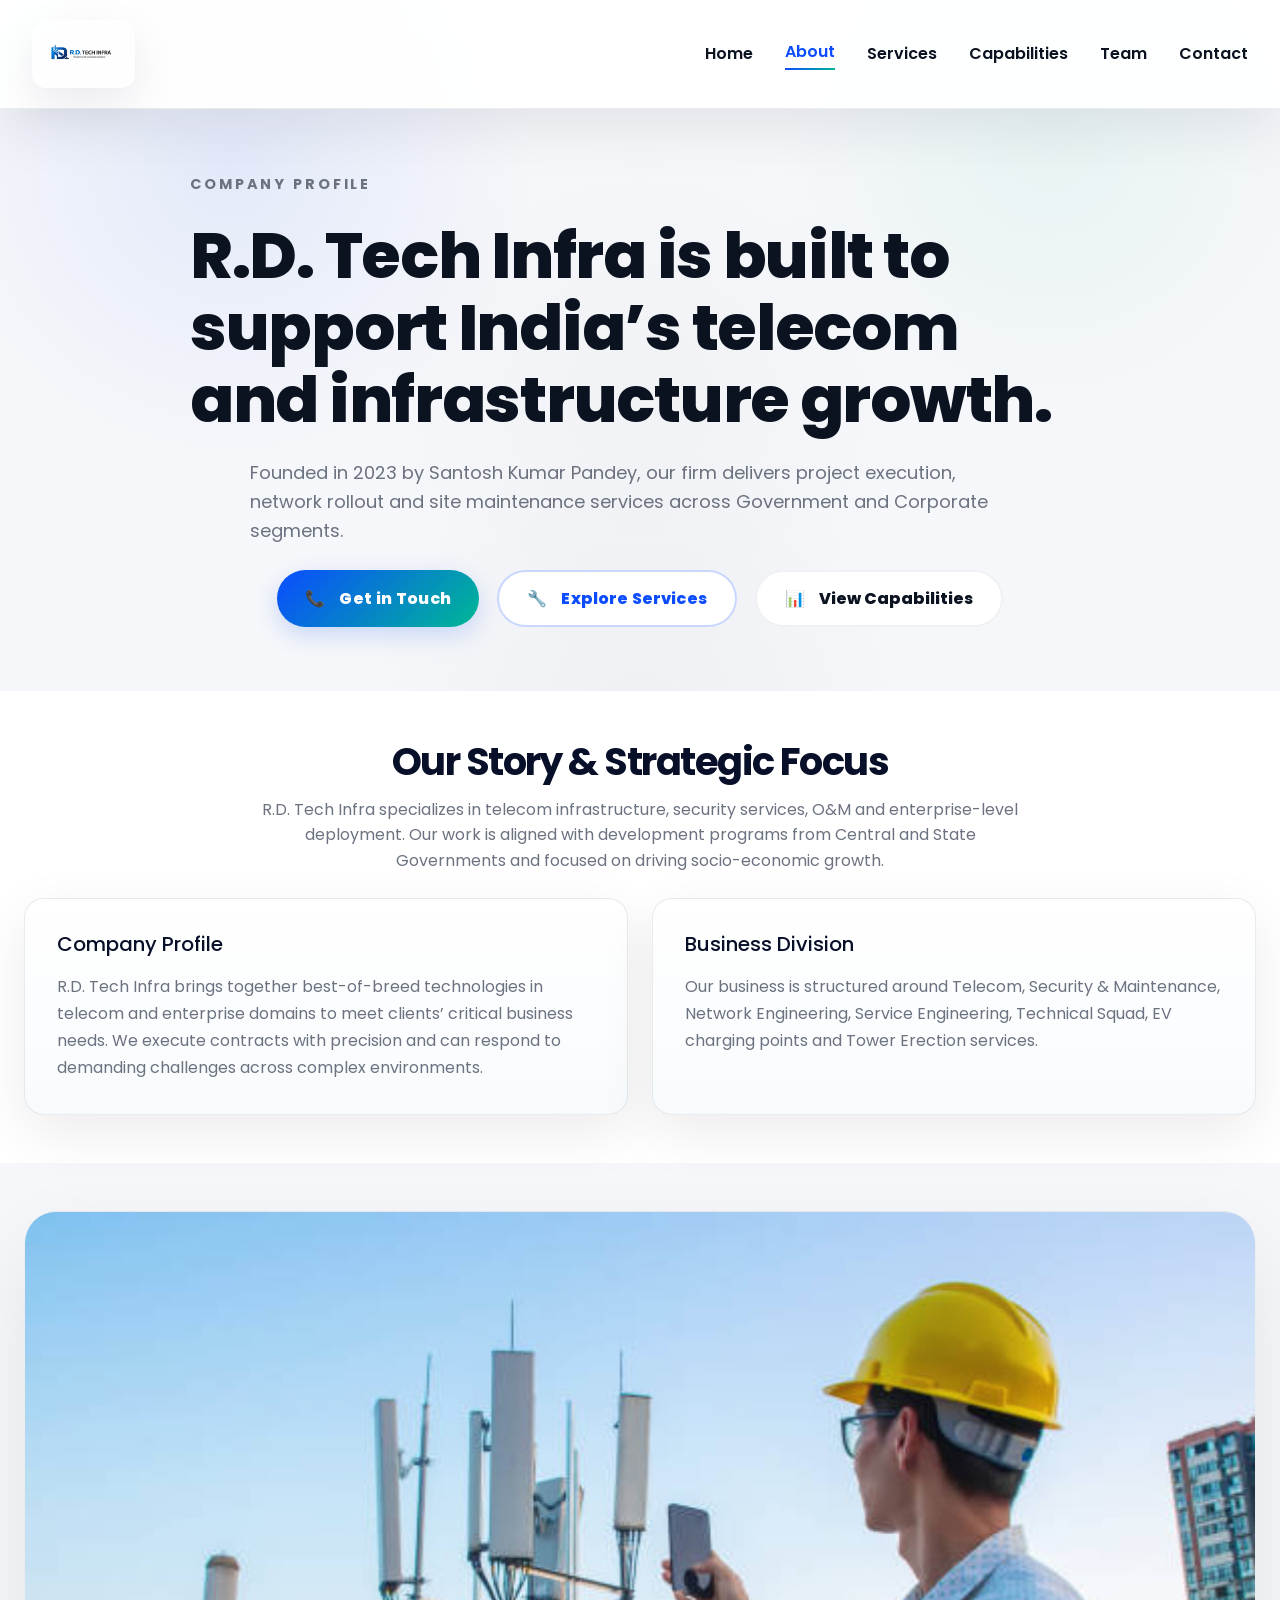
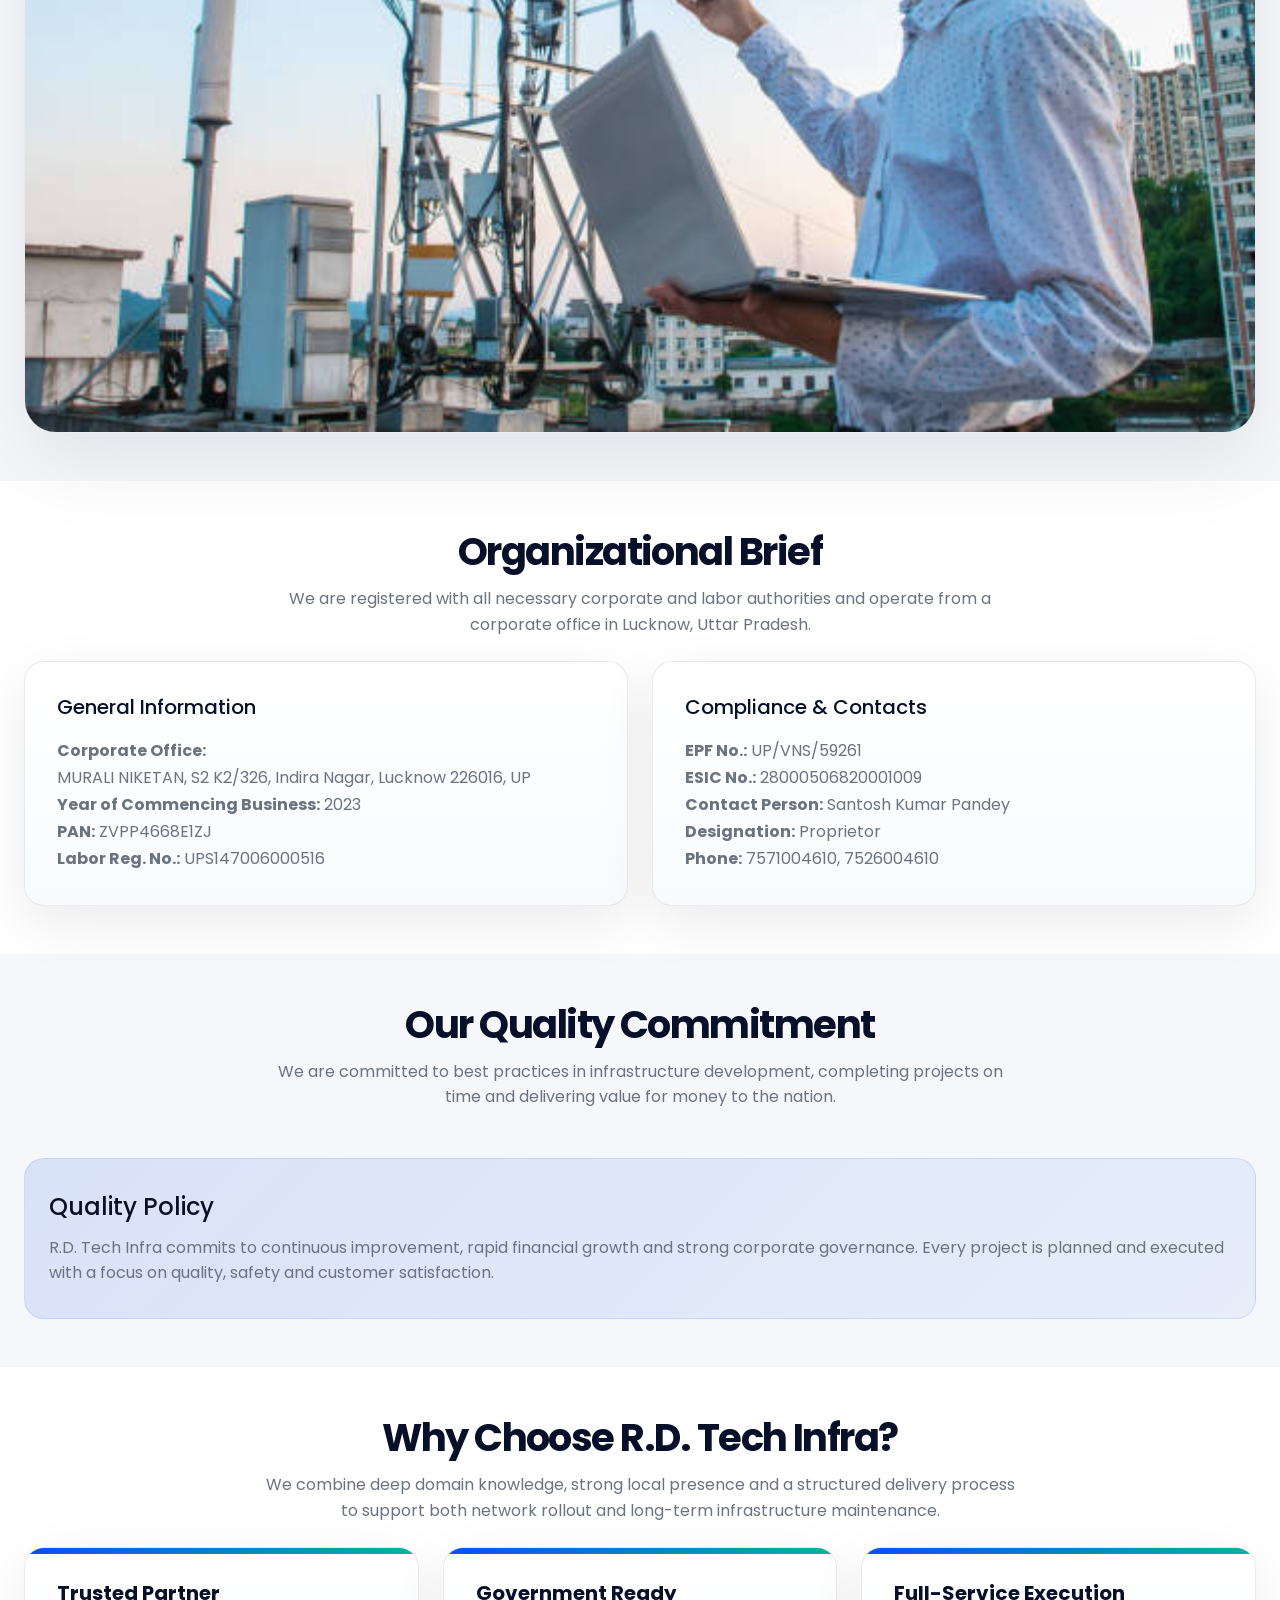
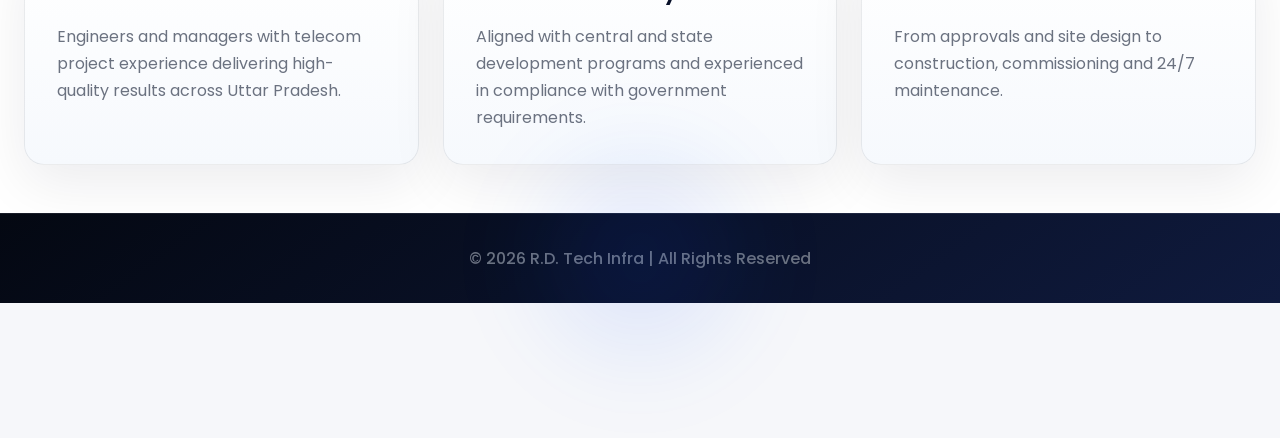
==== commit 1b0f639e: "release: finalize premium redesign, accessibility improvements, and changelog for v1.1.0" ====
--- a/about.html
+++ b/about.html
@@ -10,7 +10,7 @@
 <header>
     <div class="navbar">
         <img src="images/logo2.png" alt="R.D. Tech Infra" class="logo">
-        <button class="nav-toggle" aria-expanded="false" aria-controls="primary-navigation">☰</button>
+        <button class="nav-toggle" aria-expanded="false" aria-controls="primary-navigation" aria-label="Toggle navigation">☰</button>
         <nav id="primary-navigation" class="nav-links">
             <a href="index.html">Home</a>
             <a href="about.html" class="active">About</a>
@@ -114,7 +114,7 @@
     <p>© 2026 R.D. Tech Infra | All Rights Reserved</p>
 </footer>
 
-<button class="back-to-top" onclick="window.scrollTo({top: 0, behavior: 'smooth'})">↑</button>
+<button class="back-to-top" aria-label="Scroll to top" onclick="window.scrollTo({top: 0, behavior: 'smooth'})">↑</button>
 
 <script>
 window.addEventListener('scroll', function() {
--- a/styles.css
+++ b/styles.css
@@ -1,4 +1,4 @@
-@import url('https://fonts.googleapis.com/css2?family=Poppins:wght@300;500;700&display=swap');
+@import url('https://fonts.googleapis.com/css2?family=Poppins:wght@300;500;700;800&display=swap');
 
 /* Keyframes for animations */
 @keyframes fadeInUp {
@@ -52,19 +52,19 @@
 }
 
 :root {
-    /* Color tokens */
+    /* Color tokens — Premium palette */
     color-scheme: light;
-    --bg: #ffffff;
-    --surface: #f8fafc;
-    --surface-strong: #0f172a;
-    --text: #1e293b;
-    --muted: #64748b;
-    --primary: #2563eb;
-    --primary-600: #1d4ed8;
-    --primary-soft: rgba(37, 99, 235, 0.08);
-    --secondary: #06b6d4;
-    --accent: #f59e0b;
-    --border: rgba(148, 163, 184, 0.3);
+    --bg: #f6f7fa; /* soft off-white */
+    --surface: #ffffff;
+    --surface-strong: #081029; /* deep charcoal for headings */
+    --text: #0b1220; /* near-black text for crisp contrast */
+    --muted: #6b7280; /* elegant muted gray */
+    --primary: #0b4cff; /* rich royal blue */
+    --primary-600: #0836d9;
+    --primary-soft: rgba(11, 76, 255, 0.08);
+    --secondary: #00b894; /* refined teal accent */
+    --accent: #b6860b; /* warm gold accent */
+    --border: rgba(11, 18, 32, 0.06);
 
     /* Spacing scale (8px baseline) */
     --space-0: 4px;
@@ -78,18 +78,25 @@
 
     /* Typography scale */
     --fs-base: 16px; /* root size */
-    --leading-tight: 1.15;
+    --leading-tight: 1.12;
     --leading-default: 1.6;
-    --h1-size: clamp(2.4rem, 4.5vw, 4.2rem);
-    --h2-size: clamp(1.6rem, 2.6vw, 2.8rem);
-    --h3-size: 1.3rem;
-
-    /* Radii & shadows */
+    --h1-size: clamp(2.6rem, 5vw, 4.4rem);
+    --h2-size: clamp(1.8rem, 3vw, 3rem);
+    --h3-size: 1.25rem;
+    /* Font and weight tokens */
+    --font-sans: 'Poppins', system-ui, -apple-system, 'Segoe UI', Roboto, 'Helvetica Neue', Arial, sans-serif;
+    --fw-regular: 300;
+    --fw-medium: 500;
+    --fw-bold: 700;
+    --fw-black: 800;
+    --heading-tracking: -0.02em;
+
+    /* Radii & shadows — slightly stronger for premium depth */
     --radius-sm: 8px;
     --radius-md: 16px;
-    --radius-lg: 28px;
-    --shadow: 0 6px 24px rgba(15, 23, 42, 0.06);
-    --shadow-hover: 0 12px 40px rgba(15, 23, 42, 0.09);
+    --radius-lg: 20px;
+    --shadow: 0 10px 30px rgba(11, 18, 32, 0.06);
+    --shadow-hover: 0 20px 60px rgba(11, 18, 32, 0.10);
 
     /* Layout */
     --container-lg: 1280px;
@@ -102,38 +109,43 @@
     --bp-lg: 1024px;
 
     /* Buttons */
-    --btn-pad-y: 12px;
-    --btn-pad-x: 24px;
+    --btn-pad-y: 14px;
+    --btn-pad-x: 28px;
     /* additional type tokens */
     --h4-size: 1.05rem;
     --lead-size: 1.125rem;
     --stat-num-size: clamp(2.6rem, 4.2vw, 3.5rem);
     /* Motion tokens */
-    --motion-duration-fast: 180ms;
-    --motion-duration: 280ms;
+    --motion-duration-fast: 160ms;
+    --motion-duration: 260ms;
     --motion-duration-long: 420ms;
     --motion-ease: cubic-bezier(.2,.9,.3,1);
 }
 
 /* Typographic system */
 h1 {
+    font-family: var(--font-sans);
     font-size: var(--h1-size);
     line-height: var(--leading-tight);
-    font-weight: 800;
+    font-weight: var(--fw-black);
+    letter-spacing: var(--heading-tracking);
     color: var(--surface-strong);
 }
 
 h2 {
+    font-family: var(--font-sans);
     font-size: var(--h2-size);
-    line-height: 1.2;
-    font-weight: 800;
+    line-height: 1.18;
+    font-weight: var(--fw-bold);
+    letter-spacing: calc(var(--heading-tracking) / 1.2);
     color: var(--surface-strong);
 }
 
 h3 {
+    font-family: var(--font-sans);
     font-size: var(--h3-size);
-    line-height: 1.3;
-    font-weight: 700;
+    line-height: 1.32;
+    font-weight: var(--fw-medium);
     color: var(--surface-strong);
 }
 
@@ -163,8 +175,10 @@
 body {
     background: var(--bg);
     background-image: 
-        radial-gradient(circle at 25% 25%, rgba(37, 99, 235, 0.03) 0%, transparent 50%),
-        radial-gradient(circle at 75% 75%, rgba(6, 182, 212, 0.03) 0%, transparent 50%);
+        radial-gradient(circle at 18% 18%, rgba(11, 76, 255, 0.08) 0%, transparent 24%),
+        radial-gradient(circle at 82% 16%, rgba(0, 184, 148, 0.06) 0%, transparent 22%),
+        radial-gradient(circle at 50% 80%, rgba(11, 18, 32, 0.03) 0%, transparent 30%);
+    background-attachment: fixed;
     color: var(--text);
     line-height: var(--leading-default);
     overflow-x: hidden;
@@ -173,12 +187,18 @@
 img {
     max-width: 100%;
     display: block;
+    transition: transform 0.35s ease, filter 0.35s ease;
 }
 
 a {
     color: inherit;
     text-decoration: none;
-    transition: color 0.2s ease;
+    transition: color 0.2s ease, transform 0.2s ease;
+}
+
+a:hover {
+    color: var(--primary);
+    transform: translateY(-1px);
 }
 
 button,
@@ -191,38 +211,40 @@
     position: sticky;
     top: 0;
     z-index: 999;
-    background: #ffffff;
-    border-bottom: 1px solid var(--border);
-    box-shadow: 0 2px 10px rgba(0, 0, 0, 0.05);
+    background: rgba(255, 255, 255, 0.92);
+    border-bottom: 1px solid rgba(11, 18, 32, 0.08);
+    backdrop-filter: blur(18px);
+    box-shadow: 0 20px 55px rgba(11, 18, 32, 0.08);
     transition: all 0.3s ease;
 }
 
 .navbar {
     max-width: var(--container-lg);
     margin: 0 auto;
-    padding: var(--space-3) var(--space-5);
+    padding: calc(var(--space-3) + 4px) var(--space-5);
     display: flex;
     align-items: center;
     justify-content: space-between;
-    gap: var(--space-3);
+    gap: var(--space-4);
 }
 
 .logo {
-    height: var(--logo-height);
+    height: calc(var(--logo-height) * 0.95);
     width: auto;
     object-fit: contain;
-    border-radius: var(--radius-sm);
-    box-shadow: var(--shadow);
-    transition: transform 0.28s ease;
+    border-radius: 14px;
+    box-shadow: 0 16px 45px rgba(11, 18, 32, 0.08);
+    transition: transform 0.28s ease, box-shadow 0.28s ease;
 }
 
 .logo:hover {
-    transform: scale(1.05);
+    transform: translateY(-2px) scale(1.02);
+    box-shadow: 0 20px 55px rgba(11, 18, 32, 0.12);
 }
 
 .nav-links {
     display: flex;
-    gap: 28px;
+    gap: 32px;
     flex-wrap: wrap;
 }
 
@@ -327,21 +349,21 @@
 
 .hero {
     min-height: calc(100vh - 100px);
-    background: linear-gradient(135deg, #f0f9ff 0%, #e0f2fe 100%),
-                radial-gradient(circle at 20% 80%, rgba(37, 99, 235, 0.1) 0%, transparent 50%),
-                radial-gradient(circle at 80% 20%, rgba(6, 182, 212, 0.1) 0%, transparent 50%);
-    color: var(--text);
+    background: radial-gradient(circle at top left, rgba(11, 76, 255, 0.18), transparent 35%),
+                radial-gradient(circle at bottom right, rgba(0, 184, 148, 0.14), transparent 28%),
+                linear-gradient(145deg, rgba(250, 250, 252, 0.98), rgba(242, 246, 253, 0.9));
+    color: var(--surface-strong);
     position: relative;
 }
 
 .hero::before {
     content: '';
     position: absolute;
-    top: 10%;
-    left: 10%;
-    width: 200px;
-    height: 200px;
-    background: radial-gradient(circle, rgba(37, 99, 235, 0.05) 0%, transparent 70%);
+    top: 8%;
+    left: 8%;
+    width: 260px;
+    height: 260px;
+    background: radial-gradient(circle, rgba(11, 76, 255, 0.12) 0%, transparent 70%);
     border-radius: 50%;
     animation: float 6s ease-in-out infinite;
 }
@@ -349,21 +371,52 @@
 .hero::after {
     content: '';
     position: absolute;
-    bottom: 10%;
-    right: 10%;
-    width: 150px;
-    height: 150px;
-    background: radial-gradient(circle, rgba(6, 182, 212, 0.05) 0%, transparent 70%);
+    bottom: 8%;
+    right: 6%;
+    width: 220px;
+    height: 220px;
+    background: radial-gradient(circle, rgba(0, 184, 148, 0.12) 0%, transparent 70%);
     border-radius: 50%;
     animation: float 8s ease-in-out infinite reverse;
 }
 
-.page-hero {
-    min-height: 520px;
-    padding: var(--space-6) var(--space-5);
-    background: linear-gradient(135deg, #f8fafc 0%, #e2e8f0 100%);
-    color: var(--text);
+.hero::before,
+.hero::after {
+    filter: blur(8px);
+}
+
+.hero-inner {
+    position: relative;
+    max-width: 780px;
+    width: 100%;
+    display: grid;
+    gap: var(--space-4);
     text-align: center;
+}
+
+.hero small {
+    font-size: 0.92rem;
+    letter-spacing: 0.28em;
+    text-transform: uppercase;
+    color: var(--secondary);
+    font-weight: var(--fw-bold);
+}
+
+.hero h1 {
+    font-size: clamp(3rem, 5vw, 4.8rem);
+    line-height: 1.02;
+    letter-spacing: -0.04em;
+    color: var(--surface-strong);
+    margin: 0;
+    max-width: 860px;
+}
+
+.hero p {
+    color: var(--muted);
+    font-size: 1.075rem;
+    line-height: 1.85;
+    max-width: 700px;
+    margin: 0 auto;
 }
 
 .page-hero::after {
@@ -449,30 +502,32 @@
     display: inline-flex;
     align-items: center;
     justify-content: center;
-    gap: 10px;
+    gap: 14px;
     padding: var(--btn-pad-y) var(--btn-pad-x);
     border-radius: 999px;
     font-weight: 700;
     font-size: 1rem;
-    transition: transform 0.24s ease, box-shadow 0.24s ease;
+    transition: transform 0.24s ease, box-shadow 0.24s ease, background 0.3s ease, color 0.3s ease;
     position: relative;
     overflow: hidden;
     z-index: 1;
+    min-height: 56px;
 }
 
 .btn-primary {
     background: linear-gradient(135deg, var(--primary), var(--secondary));
     color: #ffffff;
     border: none;
-    box-shadow: 0 8px 25px rgba(37, 99, 235, 0.3);
-    font-weight: 800;
+    box-shadow: 0 22px 55px rgba(11, 76, 255, 0.24);
+    font-weight: var(--fw-black);
+    letter-spacing: 0.02em;
 }
 
 .btn-primary::before {
     content: '';
     position: absolute;
     inset: 0;
-    background: linear-gradient(135deg, var(--secondary), var(--primary));
+    background: linear-gradient(135deg, rgba(0, 184, 148, 0.14), rgba(11, 76, 255, 0.14));
     opacity: 0;
     transition: opacity 0.3s ease;
     z-index: -1;
@@ -484,47 +539,47 @@
 
 .btn-primary:hover {
     transform: translateY(-3px);
-    box-shadow: 0 12px 35px rgba(37, 99, 235, 0.4);
+    box-shadow: 0 24px 55px rgba(11, 76, 255, 0.28);
     color: #ffffff;
 }
 
 .btn-secondary {
-    background: var(--surface);
-    color: var(--primary);
-    border: 2px solid var(--primary);
-    backdrop-filter: blur(10px);
-    font-weight: 800;
-    transition: all 0.3s ease;
+    background: rgba(255, 255, 255, 0.96);
+    color: var(--surface-strong);
+    border: 2px solid rgba(11, 18, 32, 0.11);
+    backdrop-filter: blur(20px);
+    font-weight: var(--fw-bold);
+    letter-spacing: 0.01em;
 }
 
 .btn-secondary:hover {
     transform: translateY(-3px);
-    background: linear-gradient(135deg, var(--primary), #1d4ed8);
-    color: #ffffff;
-    box-shadow: 0 12px 35px rgba(37, 99, 235, 0.4);
-    border-color: var(--primary);
+    background: rgba(255, 255, 255, 1);
+    color: var(--primary);
+    box-shadow: 0 20px 45px rgba(11, 18, 32, 0.11);
+    border-color: rgba(11, 18, 32, 0.14);
 }
 
 .btn-ghost {
-    background: transparent;
+    background: rgba(255, 255, 255, 0.08);
     color: var(--surface-strong);
-    border: 2px solid var(--border);
-    font-weight: 800;
+    border: 2px solid rgba(11, 18, 32, 0.12);
+    font-weight: var(--fw-bold);
 }
 
 .btn-ghost:hover {
     transform: translateY(-3px);
-    background: var(--surface-strong);
+    background: rgba(11, 18, 32, 0.1);
     color: #ffffff;
-    border-color: var(--surface-strong);
-    box-shadow: 0 12px 35px rgba(15, 23, 42, 0.2);
+    border-color: rgba(11, 18, 32, 0.18);
+    box-shadow: 0 18px 45px rgba(11, 18, 32, 0.18);
 }
 
 .page-hero .btn-secondary {
-    background: var(--surface);
+    background: rgba(255, 255, 255, 0.95);
     color: var(--primary);
-    border: 2px solid var(--primary);
-    backdrop-filter: blur(15px);
+    border: 2px solid rgba(11, 76, 255, 0.22);
+    backdrop-filter: blur(18px);
     font-weight: 800;
 }
 
@@ -544,9 +599,9 @@
 }
 
 .page-hero .btn-ghost:hover {
-    background: rgba(255, 255, 255, 0.22);
-    color: #f8fafc;
-    box-shadow: 0 20px 50px rgba(15, 23, 42, 0.3);
+    background: rgba(11, 18, 32, 0.08);
+    color: #ffffff;
+    box-shadow: 0 22px 52px rgba(11, 18, 32, 0.18);
 }
 
 .section {
@@ -598,12 +653,12 @@
 .feature-card,
 .contact-item,
 .content-card {
-    background: var(--surface);
+    background: linear-gradient(180deg, #ffffff, #f8fbfd);
     border-radius: var(--radius-lg);
     padding: var(--space-5);
-    box-shadow: var(--shadow);
-    border: 1px solid var(--border);
-    transition: transform 0.28s ease, box-shadow 0.28s ease, border-color 0.28s ease;
+    box-shadow: 0 18px 55px rgba(11, 18, 32, 0.08);
+    border: 1px solid rgba(11, 18, 32, 0.08);
+    transition: transform 0.28s ease, box-shadow 0.28s ease, border-color 0.28s ease, background 0.28s ease;
     position: relative;
     overflow: hidden;
 }
@@ -611,29 +666,30 @@
 .card:hover,
 .contact-item:hover,
 .content-card:hover {
-    transform: translateY(-6px);
-    box-shadow: var(--shadow-hover), 0 0 20px rgba(37, 99, 235, 0.1);
-    border-color: rgba(37, 99, 235, 0.2);
+    transform: translateY(-10px);
+    box-shadow: 0 32px 90px rgba(11, 18, 32, 0.14);
+    border-color: rgba(11, 76, 255, 0.2);
+    background: rgba(255, 255, 255, 0.98);
 }
 
 .feature-card {
     position: relative;
     overflow: hidden;
     opacity: 0;
-    min-height: 240px;
-    background: var(--surface);
+    min-height: 260px;
+    background: linear-gradient(180deg, #ffffff, #f6f9fd);
     border-radius: var(--radius-lg);
-    border: 1px solid var(--border);
-    box-shadow: var(--shadow);
+    border: 1px solid rgba(11, 18, 32, 0.08);
+    box-shadow: 0 18px 55px rgba(11, 18, 32, 0.08);
     padding: var(--space-5);
     transition: transform 0.28s ease, box-shadow 0.28s ease;
-    transform: translateY(20px);
+    transform: translateY(18px);
     animation: fadeInUp 0.8s ease forwards;
 }
 
 .feature-card:hover {
-    transform: translateY(-10px);
-    box-shadow: var(--shadow-hover);
+    transform: translateY(-14px);
+    box-shadow: 0 34px 88px rgba(11, 18, 32, 0.14);
 }
 
 .feature-card::before {
@@ -684,15 +740,20 @@
     display: inline-flex;
     align-items: center;
     justify-content: center;
-    padding: 12px 20px;
+    padding: 12px 26px;
     border-radius: 999px;
-    background: var(--surface);
-    border: 1px solid var(--border);
-    color: var(--text);
+    background: rgba(255, 255, 255, 0.92);
+    border: 1px solid rgba(11, 76, 255, 0.12);
+    color: var(--surface-strong);
     font-size: 0.95rem;
-    font-weight: 600;
-    backdrop-filter: blur(10px);
-    box-shadow: 0 4px 12px rgba(0, 0, 0, 0.05);
+    font-weight: 700;
+    backdrop-filter: blur(14px);
+    box-shadow: 0 12px 30px rgba(11, 18, 32, 0.08);
+}
+
+.badge:hover {
+    transform: translateY(-1px);
+    box-shadow: 0 14px 32px rgba(11, 18, 32, 0.1);
 }
 
 .stats {
@@ -727,8 +788,9 @@
 }
 
 .stat:hover {
-    transform: translateY(-8px);
-    box-shadow: var(--shadow-hover);
+    transform: translateY(-10px);
+    box-shadow: 0 32px 90px rgba(11, 18, 32, 0.12);
+    background: linear-gradient(180deg, rgba(255,255,255,0.98), rgba(245,248,252,0.98));
 }
 
 .stat h3 {
@@ -813,21 +875,33 @@
 }
 
 .page-banner {
+    position: relative;
     border-radius: 32px;
     overflow: hidden;
-    box-shadow: var(--shadow);
-    border: 1px solid var(--border);
+    box-shadow: 0 32px 80px rgba(11, 18, 32, 0.08);
+    border: 1px solid rgba(11, 18, 32, 0.07);
+    background: linear-gradient(180deg, rgba(255,255,255,0.95), rgba(246,248,252,0.95));
+}
+
+.page-banner::before {
+    content: '';
+    position: absolute;
+    inset: 0;
+    background: linear-gradient(180deg, rgba(11,76,255,0.08), transparent 34%);
+    pointer-events: none;
 }
 
 .page-banner img {
     width: 100%;
-    height: auto;
+    height: 100%;
+    object-fit: cover;
     display: block;
-    transition: transform 0.3s ease;
+    transition: transform 0.5s ease, filter 0.5s ease;
 }
 
 .page-banner:hover img {
-    transform: scale(1.02);
+    transform: scale(1.04);
+    filter: saturate(1.08);
 }
 
 .content-block {
@@ -1018,23 +1092,25 @@
 }
 
 footer {
-    background: linear-gradient(135deg, var(--surface-strong), #1e293b);
-    color: #e2e8f0;
+    background: linear-gradient(145deg, #040812 0%, #0f1a3d 100%);
+    color: #cbd5e1;
     text-align: center;
     padding: var(--space-5) var(--space-4);
-    border-top: 1px solid var(--border);
+    border-top: 1px solid rgba(255, 255, 255, 0.08);
     position: relative;
 }
 
 footer::before {
     content: '';
     position: absolute;
-    top: 0;
-    left: 0;
-    right: 0;
-    bottom: 0;
-    background: radial-gradient(circle at 30% 70%, rgba(37, 99, 235, 0.05) 0%, transparent 50%);
+    top: 50%;
+    left: 50%;
+    width: 360px;
+    height: 360px;
+    transform: translate(-50%, -50%);
+    background: radial-gradient(circle, rgba(11, 76, 255, 0.12), transparent 58%);
     pointer-events: none;
+    filter: blur(32px);
 }
 
 .footer-content {
